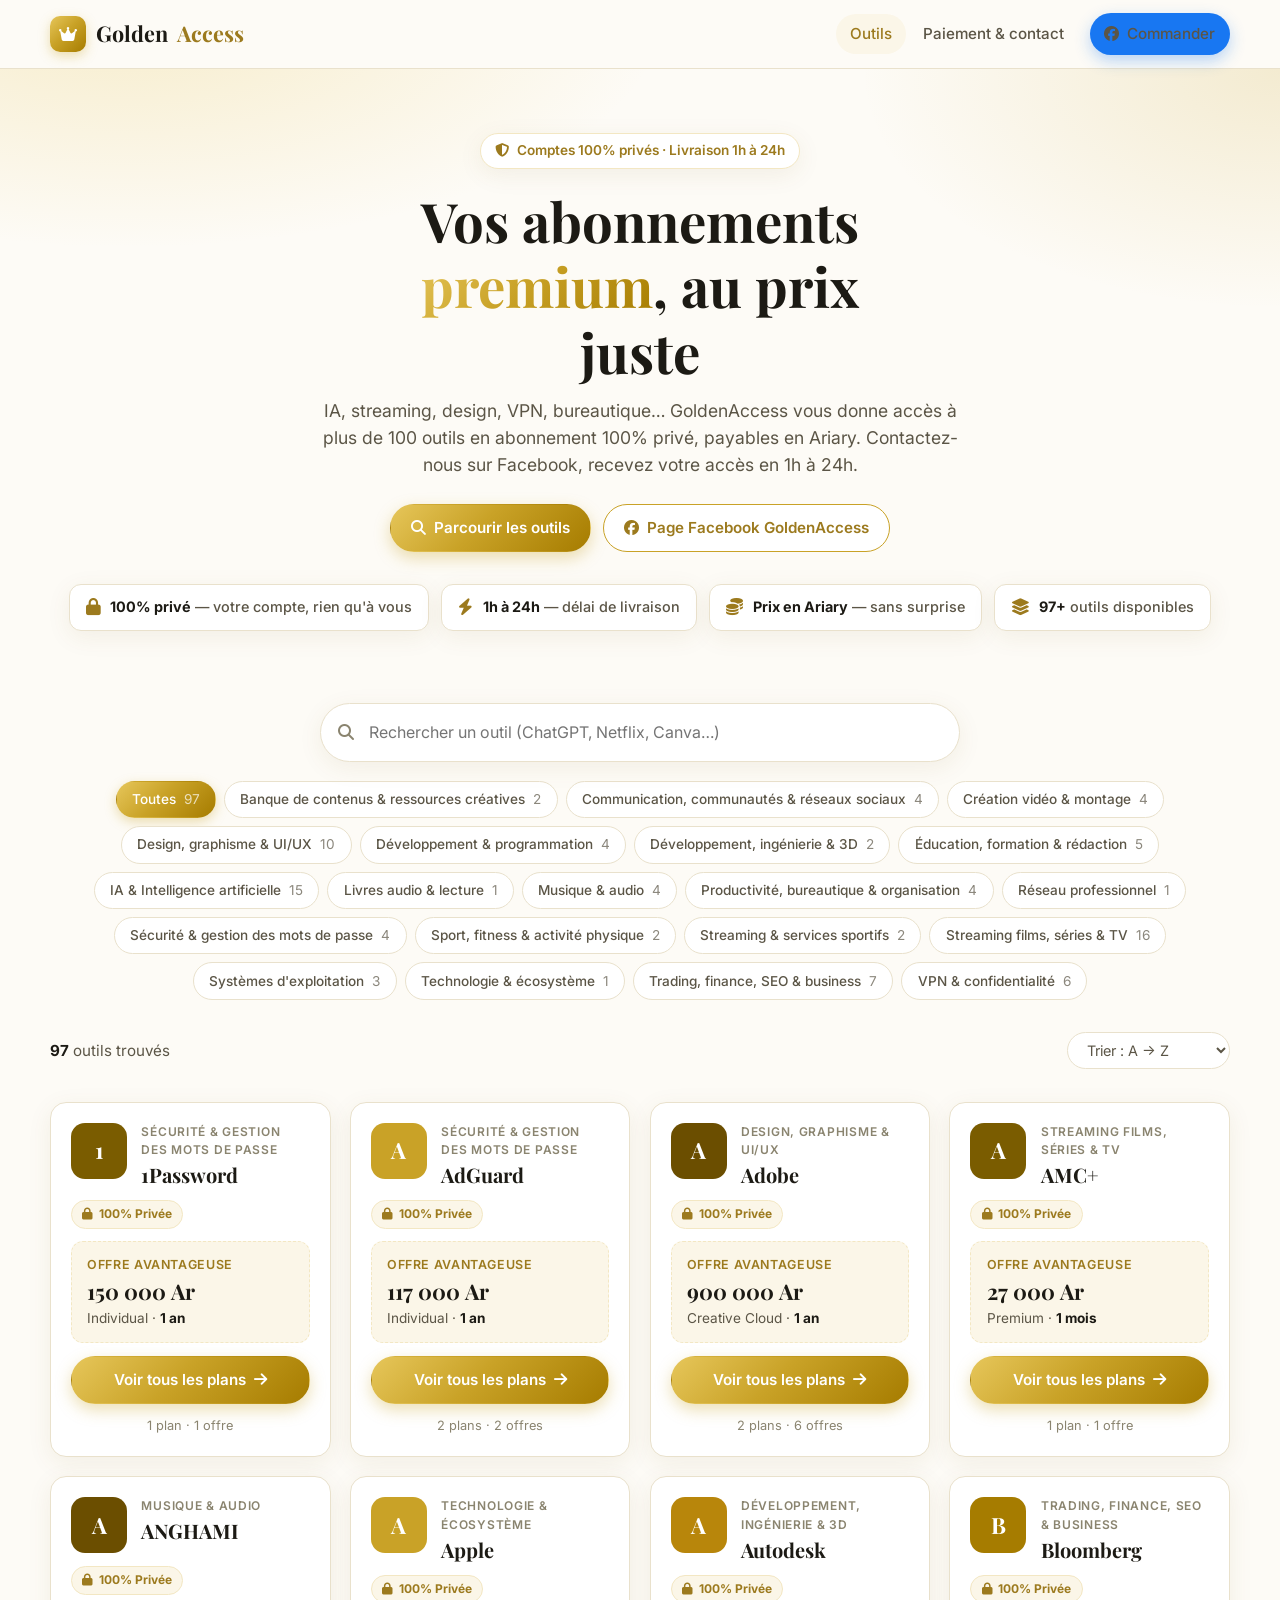
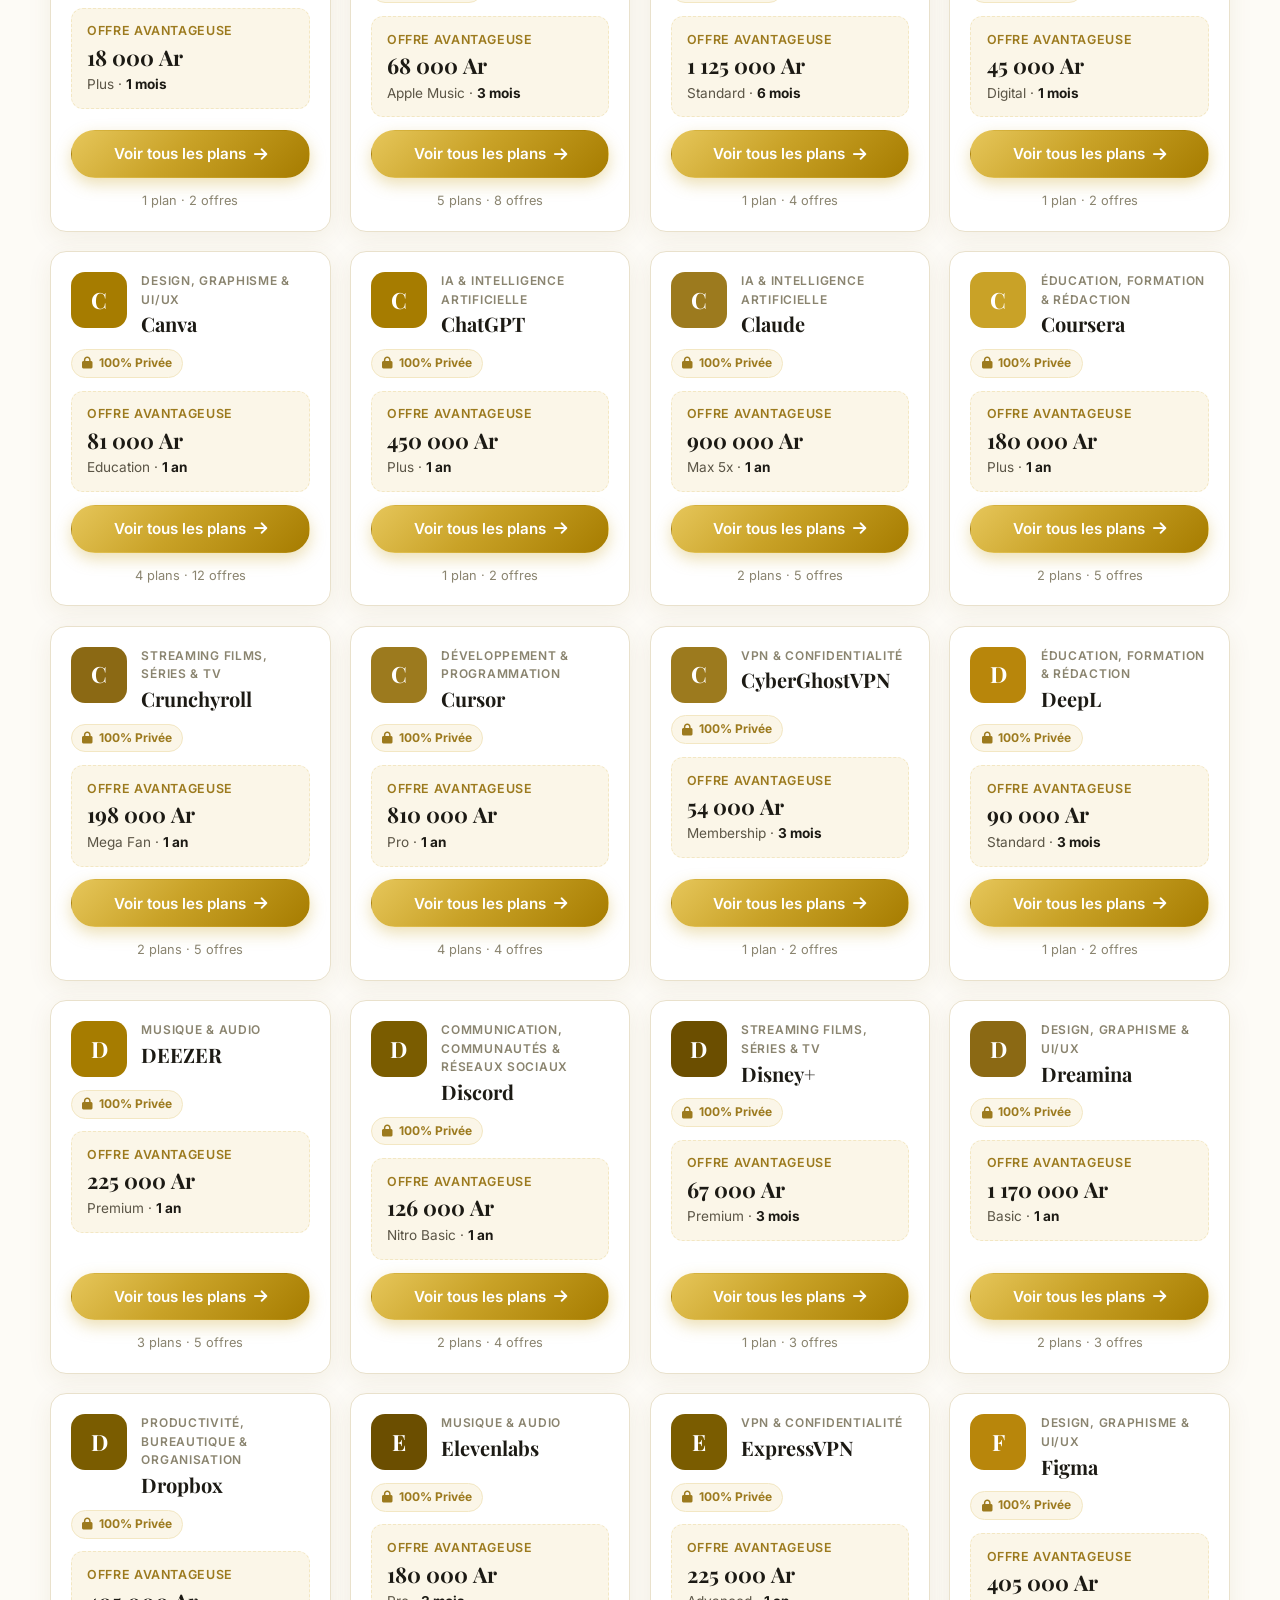
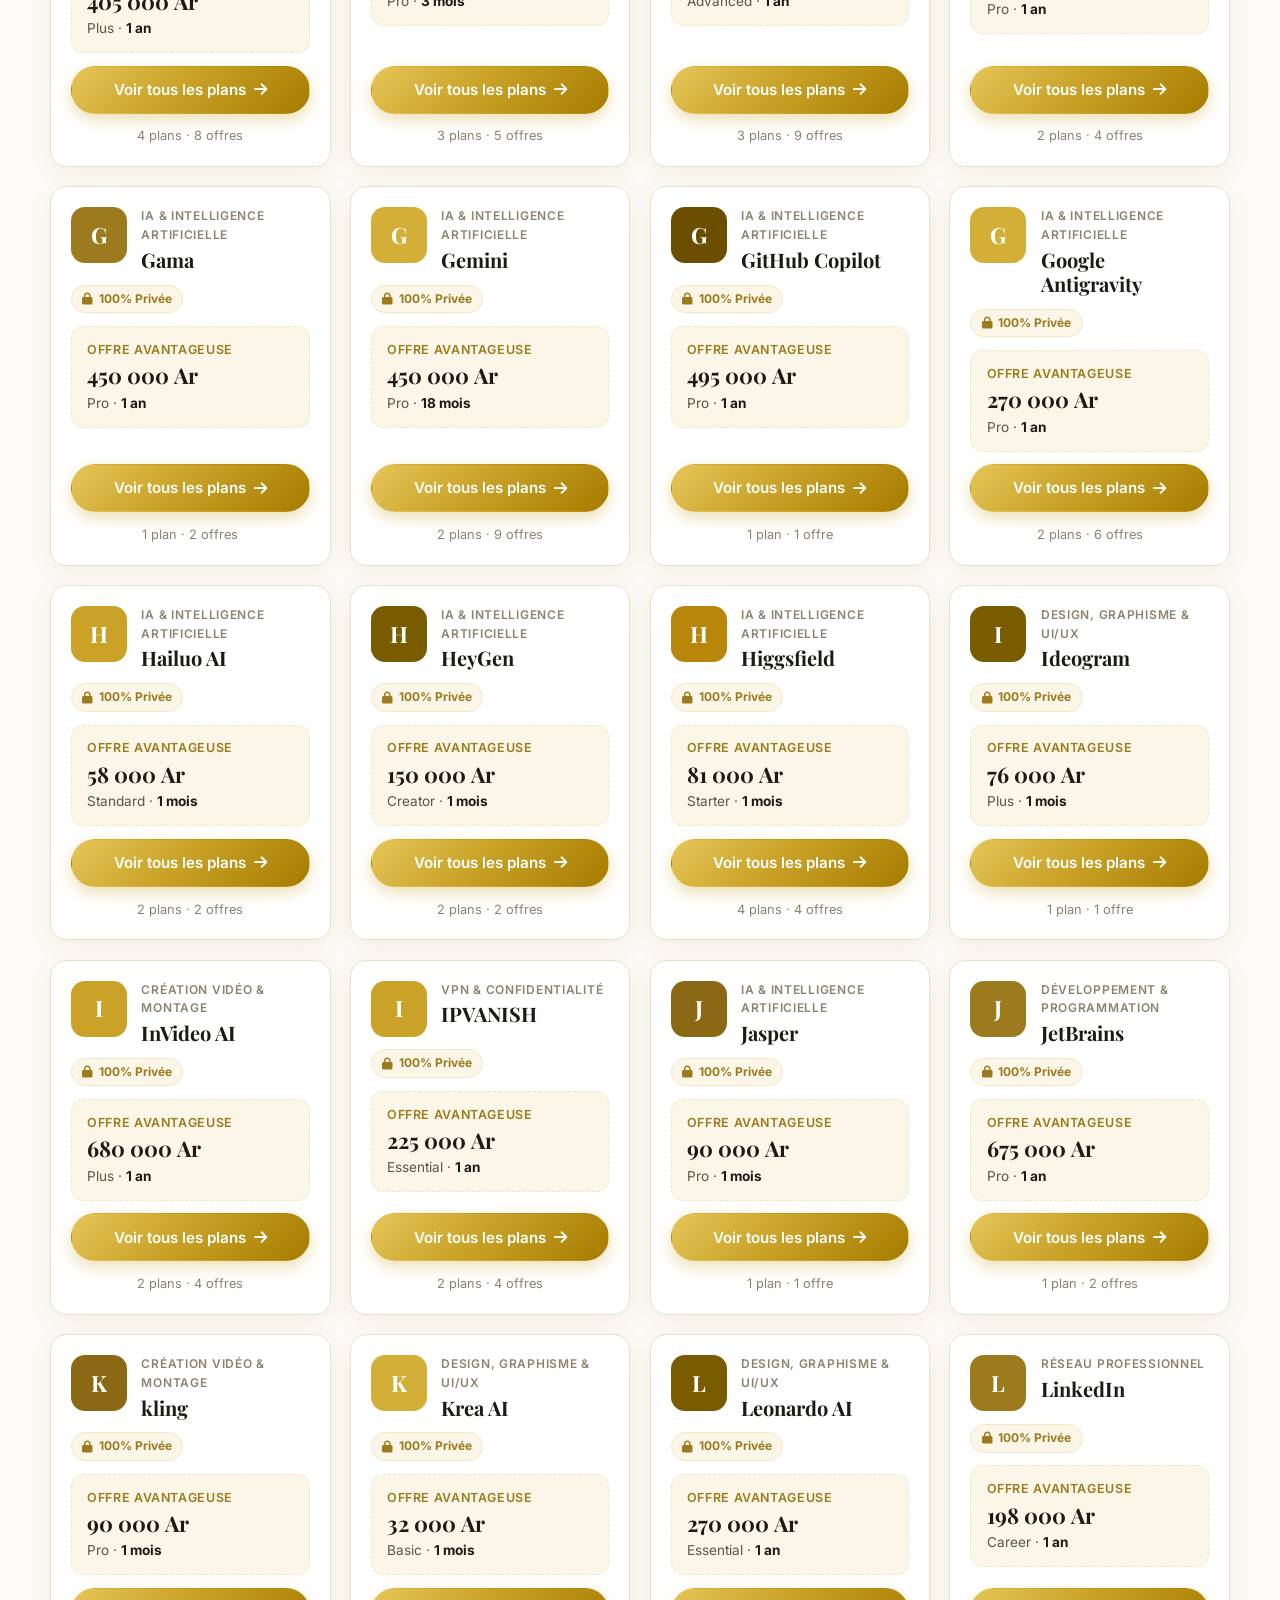
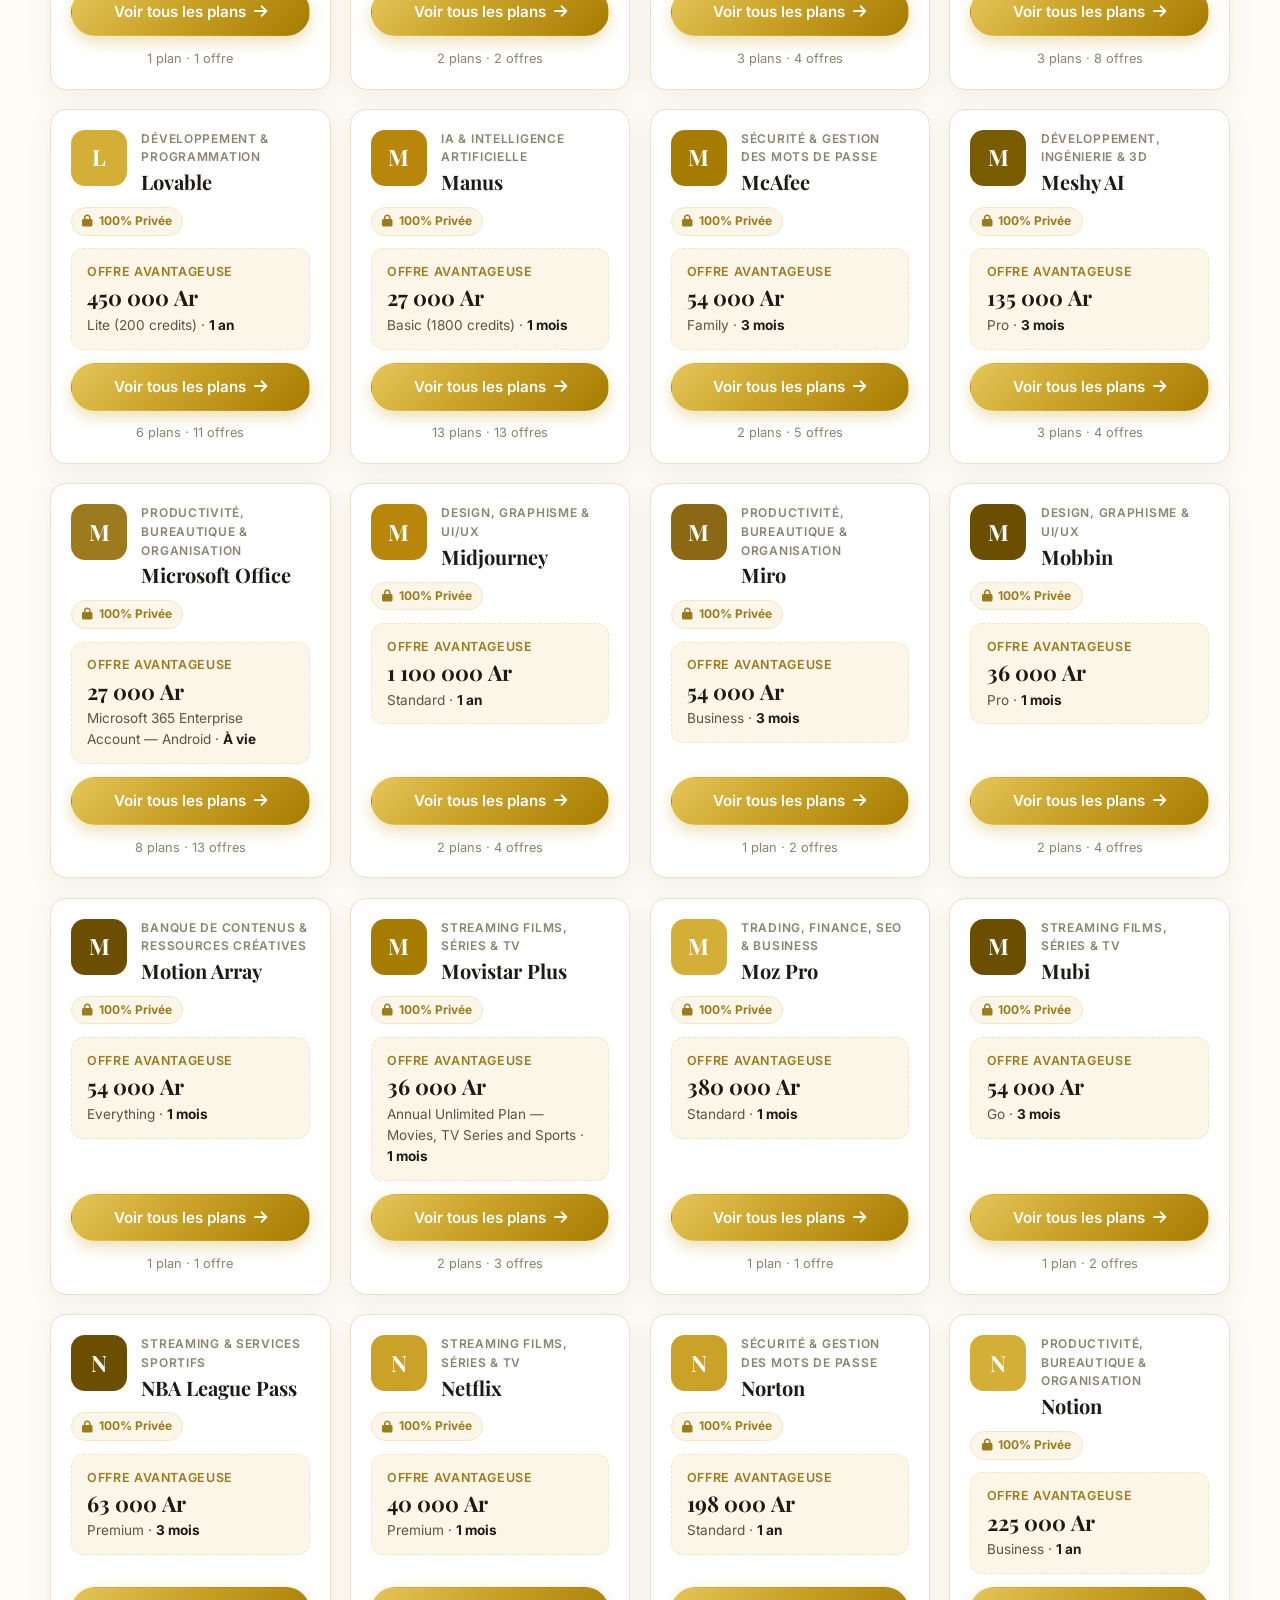
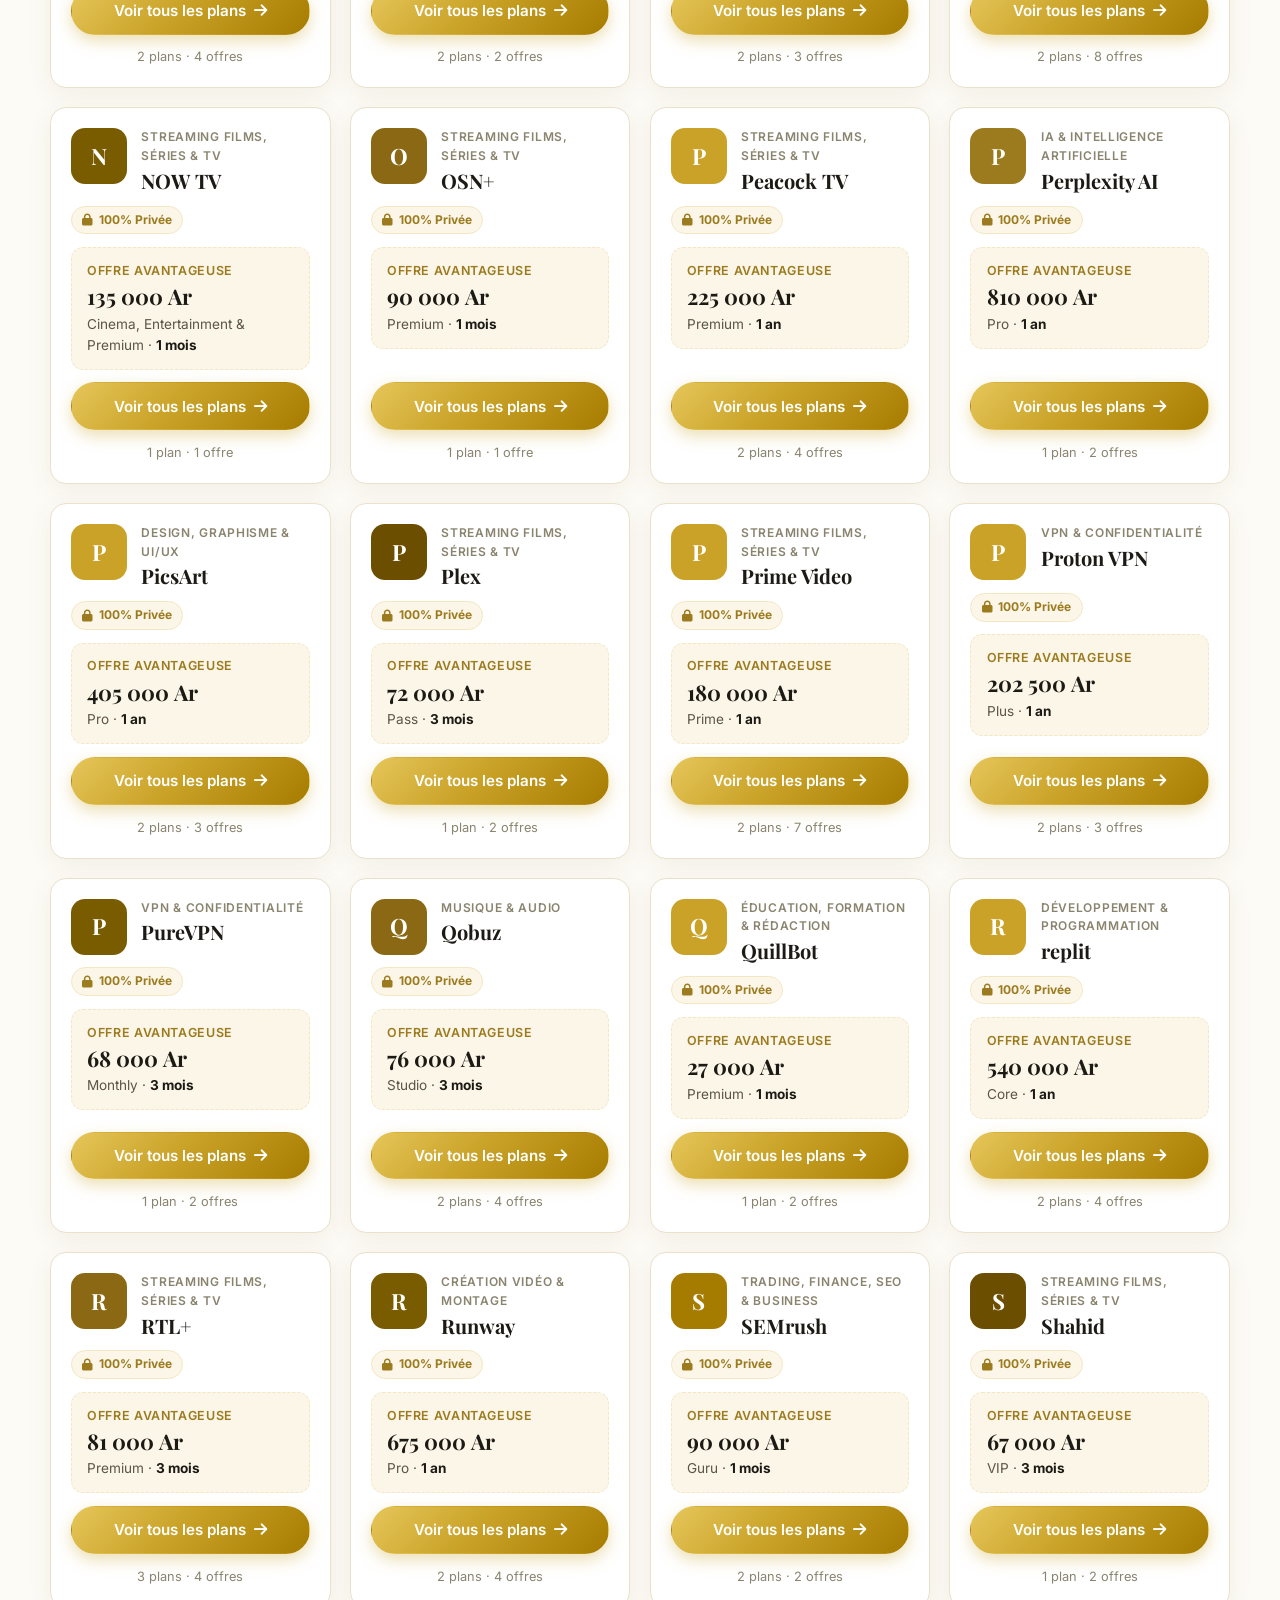
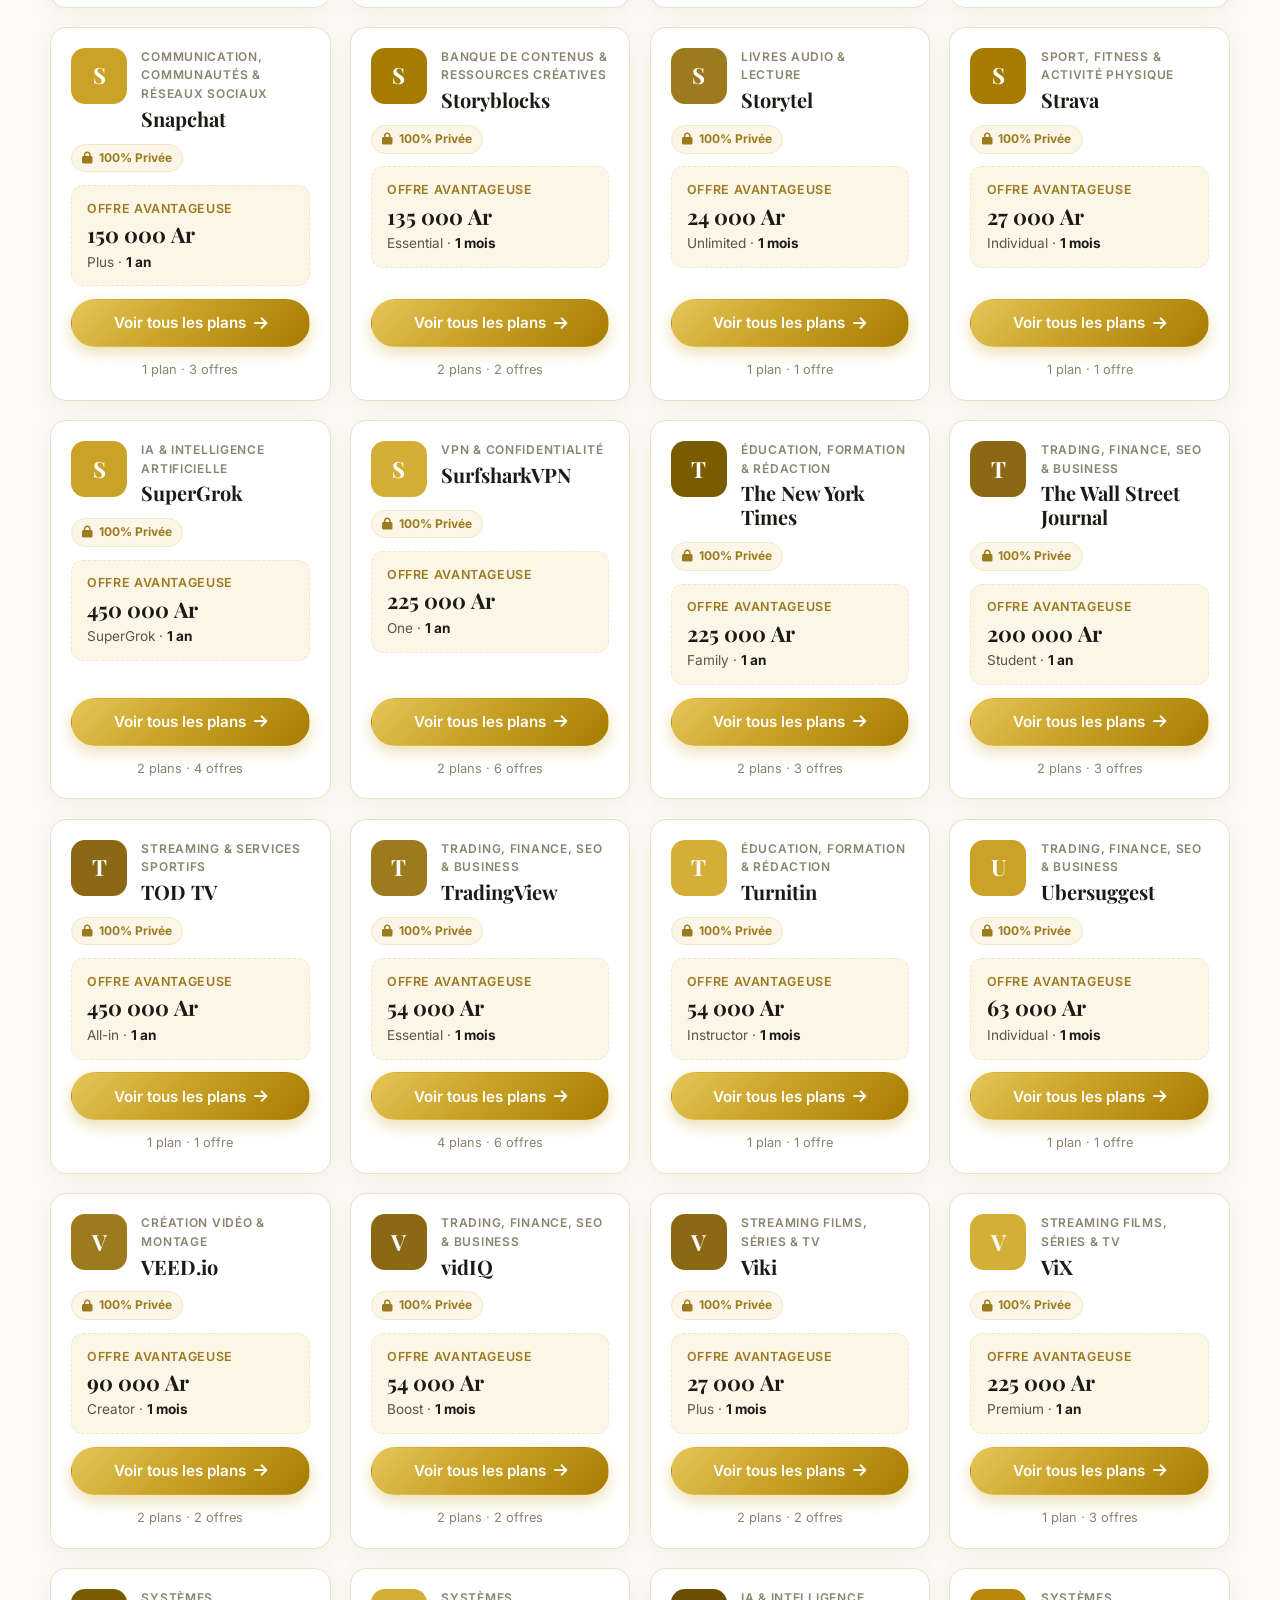
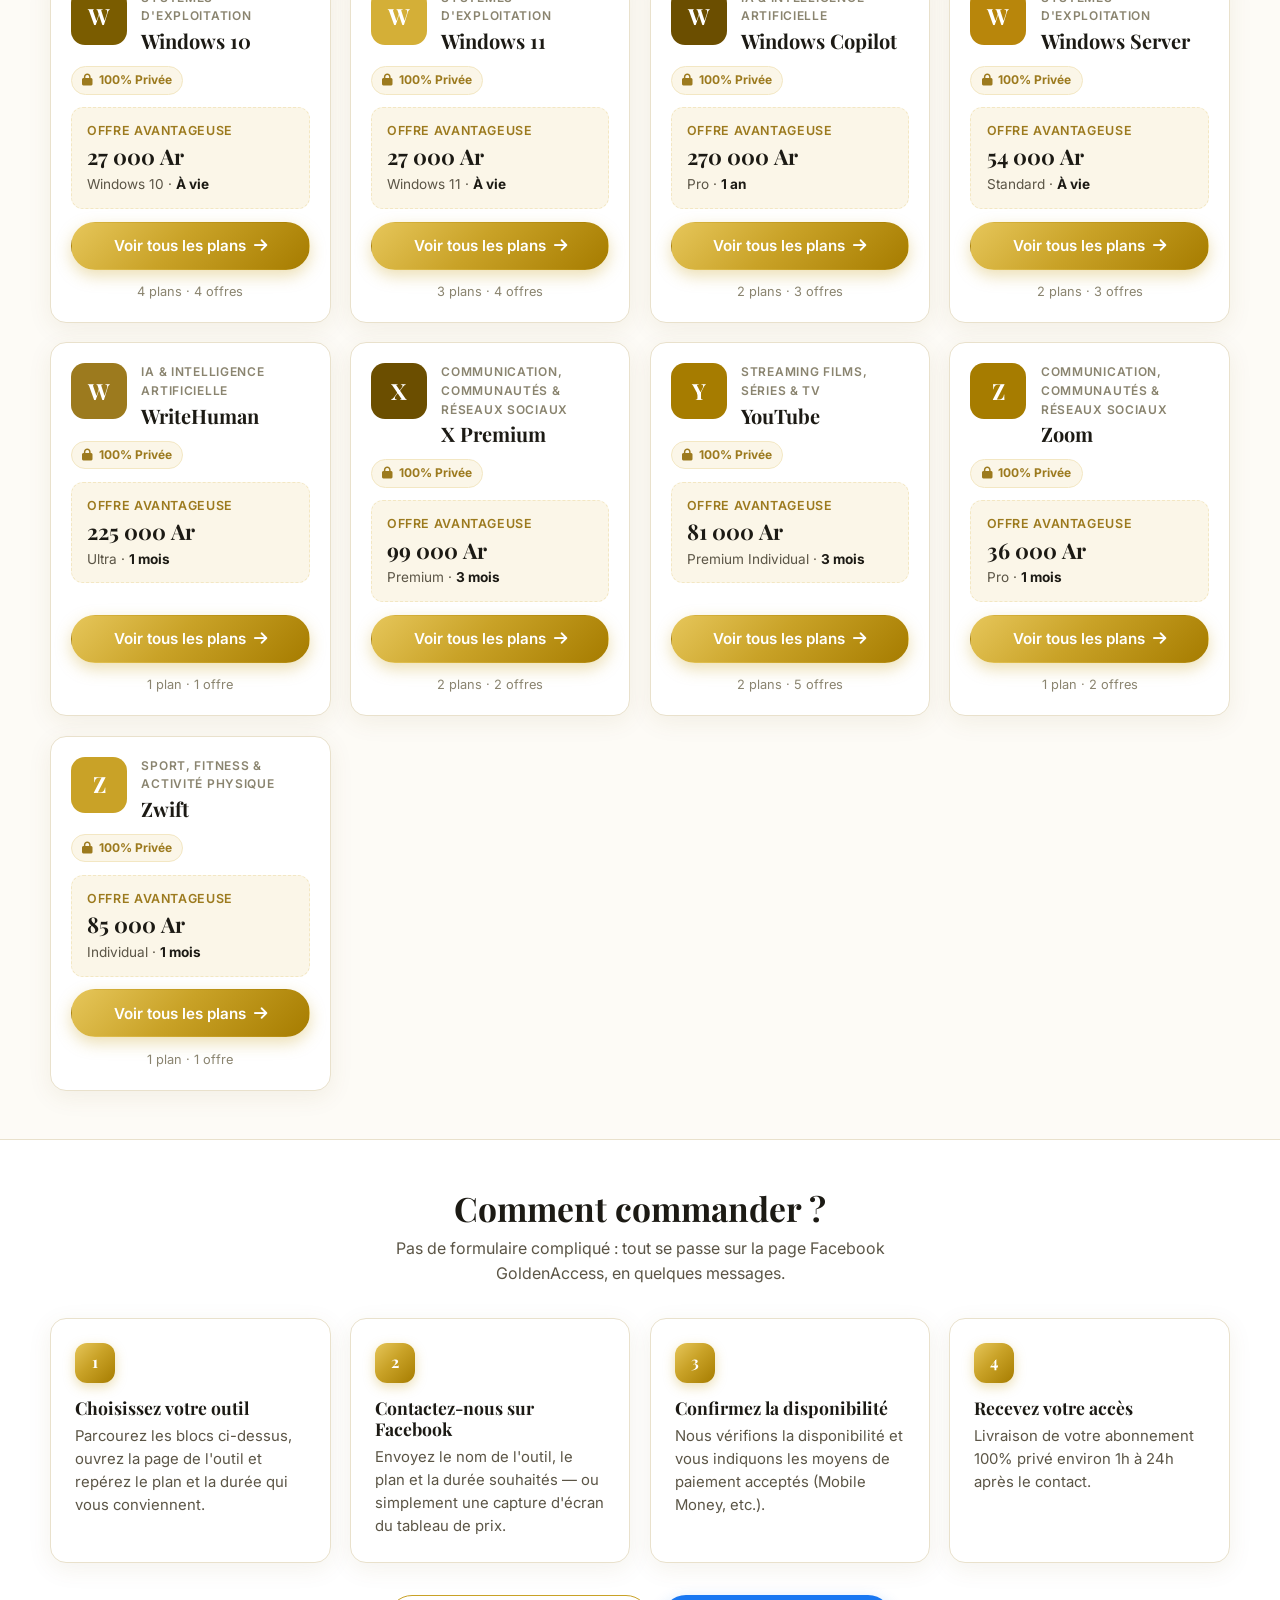
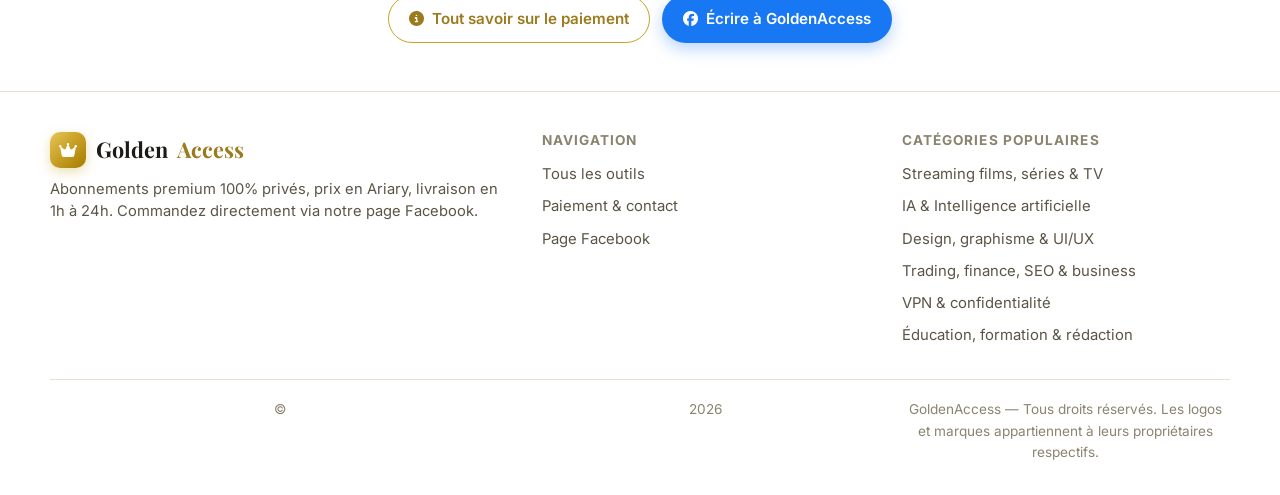
==== index.html @ 5e08ddff "Initial commit - All project files" ====
<!DOCTYPE html>
<html lang="fr">
<head>
  <meta charset="UTF-8">
  <meta name="viewport" content="width=device-width, initial-scale=1.0">
  <title>GoldenAccess — Abonnements premium 100% privés à prix Ariary</title>
  <meta name="description" content="GoldenAccess : ChatGPT, Netflix, Canva, Adobe, Spotify, VPN et plus de 100 outils en abonnement 100% privé. Prix en Ariary, livraison en 1h à 24h via Facebook.">
  <meta property="og:title" content="GoldenAccess — Abonnements premium 100% privés">
  <meta property="og:description" content="Plus de 100 outils (IA, streaming, design, VPN, bureautique) à prix Ariary. Livraison 1h à 24h.">
  <meta property="og:type" content="website">
  <link rel="icon" href="data:image/svg+xml,%3Csvg xmlns='http://www.w3.org/2000/svg' viewBox='0 0 64 64'%3E%3Crect width='64' height='64' rx='14' fill='%23C9A227'/%3E%3Ctext x='32' y='44' font-size='34' font-family='Georgia' font-weight='700' text-anchor='middle' fill='white'%3EG%3C/text%3E%3C/svg%3E">
  <link rel="preconnect" href="https://fonts.googleapis.com">
  <link href="https://fonts.googleapis.com/css2?family=Inter:wght@400;500;600;700&family=Playfair+Display:wght@600;700&display=swap" rel="stylesheet">
  <link rel="stylesheet" href="https://cdn.jsdelivr.net/npm/@fortawesome/fontawesome-free@6.5.2/css/all.min.css">
  <link rel="stylesheet" href="css/style.css">
</head>
<body>
  <header class="site-header">
    <div class="container">
      <a href="index.html" class="brand" aria-label="GoldenAccess — Accueil">
        <span class="brand-mark"><i class="fa-solid fa-crown"></i></span>
        Golden<em>Access</em>
      </a>
      <nav class="main-nav" aria-label="Navigation principale">
        <a href="index.html" class="active">Outils</a>
        <a href="paiement.html">Paiement &amp; contact</a>
        <a href="https://www.facebook.com/profile.php?id=61594399318538" target="_blank" rel="noopener" class="btn btn-fb"><i class="fa-brands fa-facebook"></i> Commander</a>
      </nav>
    </div>
  </header>

  <main>
    <section class="hero" id="hero-section">
      <div class="container">
        <span class="hero-badge"><i class="fa-solid fa-shield-halved"></i> Comptes 100% privés · Livraison 1h à 24h</span>
        <h1>Vos abonnements <span>premium</span>, au prix juste</h1>
        <p class="lead">IA, streaming, design, VPN, bureautique… GoldenAccess vous donne accès à plus de 100 outils en abonnement 100% privé, payables en Ariary. Contactez-nous sur Facebook, recevez votre accès en 1h à 24h.</p>
        <div class="hero-actions">
          <a href="#tools-section" class="btn btn-gold"><i class="fa-solid fa-magnifying-glass"></i> Parcourir les outils</a>
          <a href="https://www.facebook.com/profile.php?id=61594399318538" target="_blank" rel="noopener" class="btn btn-outline"><i class="fa-brands fa-facebook"></i> Page Facebook GoldenAccess</a>
        </div>
        <div class="hero-perks">
          <div class="perk"><i class="fa-solid fa-lock"></i> <span><strong>100% privé</strong> — votre compte, rien qu'à vous</span></div>
          <div class="perk"><i class="fa-solid fa-bolt"></i> <span><strong>1h à 24h</strong> — délai de livraison</span></div>
          <div class="perk"><i class="fa-solid fa-coins"></i> <span><strong>Prix en Ariary</strong> — sans surprise</span></div>
          <div class="perk"><i class="fa-solid fa-layer-group"></i> <span><strong id="hero-tool-count">100+</strong> outils disponibles</span></div>
        </div>
      </div>
    </section>

    <section class="toolbar container" id="tools-section" aria-label="Recherche et filtres">
      <div class="search-wrap">
        <i class="fa-solid fa-magnifying-glass" aria-hidden="true"></i>
        <label for="search-input" class="visually-hidden">Rechercher un outil</label>
        <input type="search" id="search-input" placeholder="Rechercher un outil (ChatGPT, Netflix, Canva…)" autocomplete="off">
        <button type="button" id="search-clear" aria-label="Effacer la recherche"><i class="fa-solid fa-xmark"></i></button>
      </div>
      <div class="category-filters" id="category-filters" role="group" aria-label="Filtrer par catégorie"></div>
      <div class="results-bar">
        <p class="results-count" id="results-count"></p>
        <div class="results-sort">
          <label for="sort-select" class="visually-hidden">Trier</label>
          <select id="sort-select">
            <option value="name">Trier : A → Z</option>
            <option value="price-asc">Prix le plus bas</option>
            <option value="price-desc">Prix le plus élevé</option>
            <option value="category">Par catégorie</option>
          </select>
        </div>
      </div>
    </section>

    <section class="container" aria-label="Liste des outils">
      <div class="tools-grid" id="tools-grid"></div>
    </section>

    <section class="section" id="payment-section" style="background:#fff;border-top:1px solid var(--line)">
      <div class="container">
        <h2 class="section-title">Comment commander ?</h2>
        <p class="section-sub">Pas de formulaire compliqué : tout se passe sur la page Facebook GoldenAccess, en quelques messages.</p>
        <div class="steps">
          <article class="step">
            <div class="step-num">1</div>
            <h3>Choisissez votre outil</h3>
            <p>Parcourez les blocs ci-dessus, ouvrez la page de l'outil et repérez le plan et la durée qui vous conviennent.</p>
          </article>
          <article class="step">
            <div class="step-num">2</div>
            <h3>Contactez-nous sur Facebook</h3>
            <p>Envoyez le nom de l'outil, le plan et la durée souhaités — ou simplement une capture d'écran du tableau de prix.</p>
          </article>
          <article class="step">
            <div class="step-num">3</div>
            <h3>Confirmez la disponibilité</h3>
            <p>Nous vérifions la disponibilité et vous indiquons les moyens de paiement acceptés (Mobile Money, etc.).</p>
          </article>
          <article class="step">
            <div class="step-num">4</div>
            <h3>Recevez votre accès</h3>
            <p>Livraison de votre abonnement 100% privé environ 1h à 24h après le contact.</p>
          </article>
        </div>
        <div class="payment-cta">
          <a href="paiement.html" class="btn btn-outline"><i class="fa-solid fa-circle-info"></i> Tout savoir sur le paiement</a>
          &nbsp;
          <a href="https://www.facebook.com/profile.php?id=61594399318538" target="_blank" rel="noopener" class="btn btn-fb"><i class="fa-brands fa-facebook"></i> Écrire à GoldenAccess</a>
        </div>
      </div>
    </section>
  </main>

  <footer class="site-footer">
    <div class="container">
      <div>
        <a href="index.html" class="brand"><span class="brand-mark"><i class="fa-solid fa-crown"></i></span> Golden<em>Access</em></a>
        <p>Abonnements premium 100% privés, prix en Ariary, livraison en 1h à 24h. Commandez directement via notre page Facebook.</p>
      </div>
      <div>
        <h4>Navigation</h4>
        <ul>
          <li><a href="index.html">Tous les outils</a></li>
          <li><a href="paiement.html">Paiement &amp; contact</a></li>
          <li><a href="https://www.facebook.com/profile.php?id=61594399318538" target="_blank" rel="noopener">Page Facebook</a></li>
        </ul>
      </div>
      <div>
        <h4>Catégories populaires</h4>
        <ul id="footer-categories"></ul>
      </div>
    </div>
    <div class="container footer-bottom">© <span id="year"></span> GoldenAccess — Tous droits réservés. Les logos et marques appartiennent à leurs propriétaires respectifs.</div>
  </footer>

  <script src="js/data.js"></script>
  <script src="js/common.js"></script>
  <script src="js/home.js"></script>
</body>
</html>
---- css/style.css ----
/* ============================================================
   GoldenAccess — Thème premium or & clair
   ============================================================ */
:root {
  --gold: #C9A227;
  --gold-dark: #9C7A1E;
  --gold-light: #F3E7C3;
  --gold-pale: #FBF6E8;
  --ink: #1C1A14;
  --ink-soft: #5B5546;
  --muted: #8A846F;
  --line: #E9E1CC;
  --bg: #FDFBF6;
  --card: #FFFFFF;
  --success: #2E7D32;
  --radius: 16px;
  --shadow: 0 6px 24px rgba(120, 95, 20, 0.08);
  --shadow-hover: 0 14px 34px rgba(120, 95, 20, 0.16);
  --gold-gradient: linear-gradient(135deg, #E6C65A 0%, #C9A227 45%, #A67C00 100%);
}

* { box-sizing: border-box; }
html { scroll-behavior: smooth; }
body {
  margin: 0;
  font-family: 'Inter', system-ui, -apple-system, 'Segoe UI', Roboto, sans-serif;
  color: var(--ink);
  background: var(--bg);
  line-height: 1.55;
  -webkit-font-smoothing: antialiased;
}
a { color: var(--gold-dark); text-decoration: none; }
a:hover { text-decoration: underline; }
img { max-width: 100%; display: block; }
h1, h2, h3, h4 { font-family: 'Playfair Display', Georgia, serif; margin: 0; line-height: 1.2; }
.container { width: min(1180px, 100% - 2rem); margin: 0 auto; }
.visually-hidden { position: absolute; width: 1px; height: 1px; overflow: hidden; clip: rect(0 0 0 0); white-space: nowrap; }

/* ---------- Header ---------- */
.site-header {
  position: sticky; top: 0; z-index: 50;
  background: rgba(253, 251, 246, 0.92);
  backdrop-filter: blur(10px);
  border-bottom: 1px solid var(--line);
}
.site-header .container { display: flex; align-items: center; justify-content: space-between; gap: 1rem; height: 68px; }
.brand { display: flex; align-items: center; gap: .6rem; font-family: 'Playfair Display', serif; font-weight: 700; font-size: 1.35rem; color: var(--ink); }
.brand:hover { text-decoration: none; }
.brand-mark {
  width: 36px; height: 36px; border-radius: 10px; background: var(--gold-gradient);
  display: grid; place-items: center; color: #fff; font-size: 1rem;
  box-shadow: 0 4px 12px rgba(201, 162, 39, .35);
}
.brand em { font-style: normal; color: var(--gold-dark); }
.main-nav { display: flex; align-items: center; gap: .25rem; }
.main-nav a { color: var(--ink-soft); font-weight: 500; padding: .5rem .85rem; border-radius: 999px; font-size: .95rem; }
.main-nav a:hover, .main-nav a.active { background: var(--gold-pale); color: var(--gold-dark); text-decoration: none; }
.main-nav .btn { margin-left: .5rem; }

/* ---------- Boutons ---------- */
.btn {
  display: inline-flex; align-items: center; justify-content: center; gap: .5rem;
  padding: .7rem 1.25rem; border-radius: 999px; font-weight: 600; font-size: .95rem;
  border: 1px solid transparent; cursor: pointer; transition: transform .15s ease, box-shadow .15s ease, background .15s;
  white-space: nowrap;
}
.btn:hover { text-decoration: none; transform: translateY(-1px); }
.btn-gold { background: var(--gold-gradient); color: #fff; box-shadow: 0 6px 16px rgba(201, 162, 39, .35); }
.btn-gold:hover { box-shadow: 0 10px 22px rgba(201, 162, 39, .45); color: #fff; }
.btn-outline { background: #fff; color: var(--gold-dark); border-color: var(--gold); }
.btn-outline:hover { background: var(--gold-pale); }
.btn-fb { background: #1877F2; color: #fff; box-shadow: 0 6px 16px rgba(24, 119, 242, .3); }
.btn-fb:hover { background: #166FE5; color: #fff; }
.btn-block { width: 100%; }

/* ---------- Hero ---------- */
.hero {
  position: relative; overflow: hidden;
  padding: 4rem 0 3rem;
  background:
    radial-gradient(900px 400px at 10% -10%, rgba(230, 198, 90, .28), transparent 60%),
    radial-gradient(700px 400px at 100% 0%, rgba(201, 162, 39, .18), transparent 60%),
    var(--bg);
  text-align: center;
}
.hero-badge {
  display: inline-flex; align-items: center; gap: .5rem;
  background: #fff; border: 1px solid var(--gold-light); color: var(--gold-dark);
  padding: .4rem .9rem; border-radius: 999px; font-size: .85rem; font-weight: 600;
  box-shadow: var(--shadow);
}
.hero h1 { font-size: clamp(2rem, 5vw, 3.4rem); margin: 1.2rem auto .8rem; max-width: 16ch; }
.hero h1 span { background: var(--gold-gradient); -webkit-background-clip: text; background-clip: text; color: transparent; }
.hero p.lead { color: var(--ink-soft); font-size: 1.1rem; max-width: 60ch; margin: 0 auto 1.6rem; }
.hero-actions { display: flex; gap: .8rem; justify-content: center; flex-wrap: wrap; }
.hero-perks { display: flex; gap: .75rem; justify-content: center; flex-wrap: wrap; margin-top: 2rem; }
.perk {
  display: flex; align-items: center; gap: .6rem; background: #fff; border: 1px solid var(--line);
  padding: .7rem 1rem; border-radius: 12px; font-size: .9rem; font-weight: 500; color: var(--ink-soft);
  box-shadow: var(--shadow);
}
.perk i { color: var(--gold-dark); font-size: 1.05rem; }
.perk strong { color: var(--ink); }

/* ---------- Barre de recherche & filtres ---------- */
.toolbar { padding: 1.5rem 0 .5rem; }
.search-wrap { position: relative; max-width: 640px; margin: 0 auto; }
.search-wrap i { position: absolute; left: 1.1rem; top: 50%; transform: translateY(-50%); color: var(--muted); }
#search-input {
  width: 100%; padding: 1rem 3rem 1rem 3rem; border-radius: 999px; border: 1px solid var(--line);
  background: #fff; font: inherit; font-size: 1rem; box-shadow: var(--shadow); outline: none;
  transition: border-color .15s, box-shadow .15s;
}
#search-input:focus { border-color: var(--gold); box-shadow: 0 0 0 4px rgba(201, 162, 39, .18); }
#search-clear {
  position: absolute; right: .6rem; top: 50%; transform: translateY(-50%);
  border: 0; background: var(--gold-pale); color: var(--gold-dark); width: 34px; height: 34px; border-radius: 50%; cursor: pointer;
  display: none;
}
#search-clear.show { display: grid; place-items: center; }

.category-filters { display: flex; flex-wrap: wrap; gap: .5rem; justify-content: center; margin-top: 1.2rem; }
.chip {
  border: 1px solid var(--line); background: #fff; color: var(--ink-soft); padding: .45rem .95rem;
  border-radius: 999px; font: inherit; font-size: .85rem; font-weight: 500; cursor: pointer; transition: all .15s;
}
.chip:hover { border-color: var(--gold); color: var(--gold-dark); }
.chip.active { background: var(--gold-gradient); color: #fff; border-color: transparent; box-shadow: 0 4px 12px rgba(201, 162, 39, .35); }
.chip .count { opacity: .7; font-weight: 400; margin-left: .25rem; }

.results-bar { display: flex; align-items: center; justify-content: space-between; gap: 1rem; margin: 1.5rem 0 1rem; flex-wrap: wrap; }
.results-count { color: var(--ink-soft); font-size: .95rem; }
.results-count strong { color: var(--ink); }
.results-sort select {
  font: inherit; font-size: .9rem; padding: .5rem .9rem; border-radius: 999px; border: 1px solid var(--line); background: #fff; color: var(--ink-soft);
}

/* ---------- Grille des outils ---------- */
.tools-grid {
  display: grid; grid-template-columns: repeat(auto-fill, minmax(270px, 1fr)); gap: 1.2rem; padding-bottom: 3rem;
}
.tool-card {
  background: var(--card); border: 1px solid var(--line); border-radius: var(--radius);
  padding: 1.25rem; display: flex; flex-direction: column; gap: .8rem;
  box-shadow: var(--shadow); transition: transform .18s ease, box-shadow .18s ease, border-color .18s;
  position: relative; overflow: hidden;
}
.tool-card::before {
  content: ''; position: absolute; inset: 0 0 auto 0; height: 4px; background: var(--gold-gradient); opacity: 0; transition: opacity .18s;
}
.tool-card:hover { transform: translateY(-4px); box-shadow: var(--shadow-hover); border-color: var(--gold-light); }
.tool-card:hover::before { opacity: 1; }
.tool-card-head { display: flex; align-items: flex-start; gap: .9rem; }
.tool-logo {
  width: 56px; height: 56px; flex: 0 0 56px; border-radius: 14px; background: #fff; border: 1px solid var(--line);
  display: grid; place-items: center; overflow: hidden; font-family: 'Playfair Display', serif; font-weight: 700; font-size: 1.4rem; color: #fff;
}
.tool-logo img { width: 36px; height: 36px; object-fit: contain; }
.tool-logo.fallback { border-color: transparent; }
.tool-meta { min-width: 0; flex: 1; }
.tool-category { font-size: .75rem; text-transform: uppercase; letter-spacing: .06em; color: var(--muted); font-weight: 600; margin-bottom: .2rem; }
.tool-name { font-size: 1.25rem; color: var(--ink); overflow-wrap: anywhere; }
.badge-private {
  display: inline-flex; align-items: center; gap: .35rem; background: var(--gold-pale); color: var(--gold-dark);
  border: 1px solid var(--gold-light); padding: .25rem .65rem; border-radius: 999px; font-size: .75rem; font-weight: 700; width: fit-content;
}
.tool-offer { background: var(--gold-pale); border-radius: 12px; padding: .8rem .95rem; border: 1px dashed var(--gold-light); }
.tool-offer-label { font-size: .78rem; color: var(--gold-dark); font-weight: 600; text-transform: uppercase; letter-spacing: .05em; }
.tool-offer-price { font-size: 1.35rem; font-weight: 700; color: var(--ink); font-family: 'Playfair Display', serif; }
.tool-offer-duration { font-size: .85rem; color: var(--ink-soft); }
.tool-offer-duration strong { color: var(--ink); }
.tool-card .btn { margin-top: auto; }
.tool-plans-count { font-size: .8rem; color: var(--muted); text-align: center; }

.empty-state { text-align: center; padding: 3rem 1rem; color: var(--ink-soft); grid-column: 1 / -1; }
.empty-state i { font-size: 2.5rem; color: var(--gold); margin-bottom: .8rem; }

/* ---------- Section paiement (rappel) ---------- */
.section { padding: 3rem 0; }
.section-title { font-size: clamp(1.5rem, 3vw, 2.1rem); text-align: center; margin-bottom: .5rem; }
.section-sub { text-align: center; color: var(--ink-soft); max-width: 60ch; margin: 0 auto 2rem; }
.steps { display: grid; grid-template-columns: repeat(auto-fit, minmax(230px, 1fr)); gap: 1.2rem; }
.step {
  background: #fff; border: 1px solid var(--line); border-radius: var(--radius); padding: 1.5rem; box-shadow: var(--shadow); position: relative;
}
.step-num {
  width: 40px; height: 40px; border-radius: 12px; background: var(--gold-gradient); color: #fff; display: grid; place-items: center;
  font-weight: 700; font-family: 'Playfair Display', serif; margin-bottom: .9rem; box-shadow: 0 4px 12px rgba(201, 162, 39, .35);
}
.step h3 { font-size: 1.1rem; margin-bottom: .4rem; }
.step p { color: var(--ink-soft); font-size: .93rem; margin: 0; }
.payment-cta { text-align: center; margin-top: 2rem; }

/* ---------- Page outil ---------- */
.tool-hero { padding: 2.5rem 0 1.5rem; }
.breadcrumb { font-size: .9rem; color: var(--muted); margin-bottom: 1.2rem; display: flex; gap: .4rem; align-items: center; flex-wrap: wrap; }
.tool-hero-card {
  display: flex; align-items: center; gap: 1.5rem; background: #fff; border: 1px solid var(--line); border-radius: 20px; padding: 1.6rem 2rem;
  box-shadow: var(--shadow); flex-wrap: wrap;
}
.tool-hero-card .tool-logo { width: 88px; height: 88px; flex-basis: 88px; border-radius: 20px; font-size: 2.2rem; }
.tool-hero-card .tool-logo img { width: 56px; height: 56px; }
.tool-hero-card h1 { font-size: clamp(1.7rem, 4vw, 2.5rem); }
.tool-hero-info { flex: 1; min-width: 200px; }
.tool-hero-tags { display: flex; gap: .5rem; flex-wrap: wrap; margin-top: .6rem; }
.tag { background: var(--gold-pale); color: var(--ink-soft); border: 1px solid var(--line); padding: .25rem .7rem; border-radius: 999px; font-size: .8rem; font-weight: 500; }
.tool-hero-actions { display: flex; flex-direction: column; gap: .6rem; }

.plans-section { padding: 1rem 0 2rem; }
.plans-section h2 { font-size: 1.6rem; margin-bottom: .4rem; }
.plans-intro { color: var(--ink-soft); margin: 0 0 1.5rem; }
.plan-block { margin-bottom: 1.6rem; background: #fff; border: 1px solid var(--line); border-radius: var(--radius); box-shadow: var(--shadow); overflow: hidden; }
.plan-block-head { display: flex; align-items: center; justify-content: space-between; gap: 1rem; padding: .9rem 1.25rem; background: var(--gold-pale); border-bottom: 1px solid var(--line); }
.plan-block-head h3 { font-size: 1.1rem; }
.plan-block-head .tag { background: #fff; }

.plan-table { width: 100%; border-collapse: collapse; }
.plan-table th, .plan-table td { padding: .95rem 1.25rem; text-align: left; border-bottom: 1px solid var(--line); }
.plan-table thead th { font-size: .8rem; text-transform: uppercase; letter-spacing: .06em; color: var(--muted); font-weight: 600; background: #fff; }
.plan-table thead th:not(:first-child), .plan-table td:not(:first-child) { text-align: center; }
.plan-table tbody tr:last-child td { border-bottom: 0; }
.plan-table .sub-name { font-weight: 600; color: var(--ink); }
.plan-table .sub-name small { display: block; color: var(--muted); font-weight: 400; font-size: .8rem; }
.plan-table .price { font-weight: 700; color: var(--gold-dark); font-size: 1.05rem; white-space: nowrap; }
.plan-table .price.best { position: relative; }
.plan-table .price .best-tag {
  display: block; font-size: .68rem; font-weight: 700; color: var(--success); text-transform: uppercase; letter-spacing: .04em; margin-top: .15rem;
}

/* Liste mobile (générée en parallèle du tableau) */
.plan-list { display: none; list-style: none; margin: 0; padding: 0; }
.plan-list li { display: flex; justify-content: space-between; align-items: center; padding: .85rem 1.25rem; border-bottom: 1px solid var(--line); gap: 1rem; }
.plan-list li:last-child { border-bottom: 0; }
.plan-list .dur { color: var(--ink-soft); font-weight: 500; }
.plan-list .price { font-weight: 700; color: var(--gold-dark); }
.plan-list .price .best-tag { display: inline-block; margin-left: .4rem; font-size: .68rem; color: var(--success); font-weight: 700; text-transform: uppercase; }
.plan-list-sub { padding: .8rem 1.25rem; font-size: .85rem; color: var(--muted); background: #fff; border-bottom: 1px solid var(--line); }
.plan-list-sub strong { color: var(--ink); }

.order-box {
  background: linear-gradient(135deg, #fff 0%, var(--gold-pale) 100%); border: 1px solid var(--gold-light); border-radius: 20px;
  padding: 2rem; display: flex; align-items: center; justify-content: space-between; gap: 1.5rem; flex-wrap: wrap; box-shadow: var(--shadow); margin: 1rem 0 3rem;
}
.order-box h2 { font-size: 1.4rem; margin-bottom: .4rem; }
.order-box p { color: var(--ink-soft); margin: 0; max-width: 60ch; }
.order-box ul { margin: .6rem 0 0; padding-left: 1.2rem; color: var(--ink-soft); font-size: .93rem; }
.back-link { display: inline-flex; align-items: center; gap: .4rem; margin: 0 0 3rem; font-weight: 500; }

/* ---------- Page paiement ---------- */
.page-head { padding: 3rem 0 1.5rem; text-align: center; }
.page-head h1 { font-size: clamp(2rem, 4.5vw, 2.8rem); margin-bottom: .6rem; }
.page-head p { color: var(--ink-soft); max-width: 62ch; margin: 0 auto; font-size: 1.05rem; }
.info-grid { display: grid; grid-template-columns: repeat(auto-fit, minmax(280px, 1fr)); gap: 1.2rem; margin: 2rem 0; }
.info-card { background: #fff; border: 1px solid var(--line); border-radius: var(--radius); padding: 1.6rem; box-shadow: var(--shadow); }
.info-card .icon { width: 48px; height: 48px; border-radius: 14px; background: var(--gold-pale); color: var(--gold-dark); display: grid; place-items: center; font-size: 1.3rem; margin-bottom: 1rem; border: 1px solid var(--gold-light); }
.info-card h2 { font-size: 1.2rem; margin-bottom: .5rem; }
.info-card p, .info-card li { color: var(--ink-soft); font-size: .95rem; }
.info-card ul { padding-left: 1.2rem; margin: .5rem 0 0; }
.info-card ul li { margin-bottom: .3rem; }
.message-example { background: var(--gold-pale); border-left: 3px solid var(--gold); border-radius: 0 12px 12px 0; padding: 1rem 1.2rem; font-size: .92rem; color: var(--ink-soft); margin-top: 1rem; font-style: italic; }
.message-example strong { color: var(--ink); font-style: normal; }
.fb-cta { text-align: center; background: #fff; border: 1px solid var(--line); border-radius: 20px; padding: 2.5rem 1.5rem; box-shadow: var(--shadow); margin-bottom: 3rem; }
.fb-cta h2 { font-size: 1.6rem; margin-bottom: .6rem; }
.fb-cta p { color: var(--ink-soft); margin: 0 auto 1.4rem; max-width: 50ch; }
.fb-link { font-size: .85rem; color: var(--muted); margin-top: .8rem; word-break: break-all; }

/* ---------- Footer ---------- */
.site-footer { border-top: 1px solid var(--line); background: #fff; padding: 2.5rem 0 2rem; margin-top: auto; }
.site-footer .container { display: grid; grid-template-columns: 1.4fr 1fr 1fr; gap: 2rem; }
.site-footer p { color: var(--ink-soft); font-size: .92rem; margin: .6rem 0 0; }
.site-footer h4 { font-family: 'Inter', sans-serif; font-size: .85rem; text-transform: uppercase; letter-spacing: .08em; color: var(--muted); margin-bottom: .8rem; }
.site-footer ul { list-style: none; margin: 0; padding: 0; display: grid; gap: .45rem; }
.site-footer ul a { color: var(--ink-soft); font-size: .93rem; }
.site-footer ul a:hover { color: var(--gold-dark); }
.footer-bottom { border-top: 1px solid var(--line); margin-top: 2rem; padding-top: 1.2rem; text-align: center; color: var(--muted); font-size: .85rem; }
body { display: flex; flex-direction: column; min-height: 100vh; }
main { flex: 1; }

/* ---------- Responsive ---------- */
@media (max-width: 860px) {
  .site-footer .container { grid-template-columns: 1fr 1fr; }
}
@media (max-width: 640px) {
  .site-header .container { height: auto; padding: .7rem 0; flex-wrap: wrap; }
  .main-nav { width: 100%; justify-content: space-between; }
  .main-nav a { padding: .45rem .7rem; font-size: .9rem; }
  .main-nav .btn { padding: .5rem .9rem; margin-left: 0; }
  .hero { padding: 2.5rem 0 2rem; }
  .plan-table { display: none; }
  .plan-list { display: block; }
  .tool-hero-card { padding: 1.3rem; }
  .tool-hero-actions { width: 100%; }
  .order-box { padding: 1.5rem; }
  .site-footer .container { grid-template-columns: 1fr; }
  .results-bar { justify-content: center; text-align: center; }
}
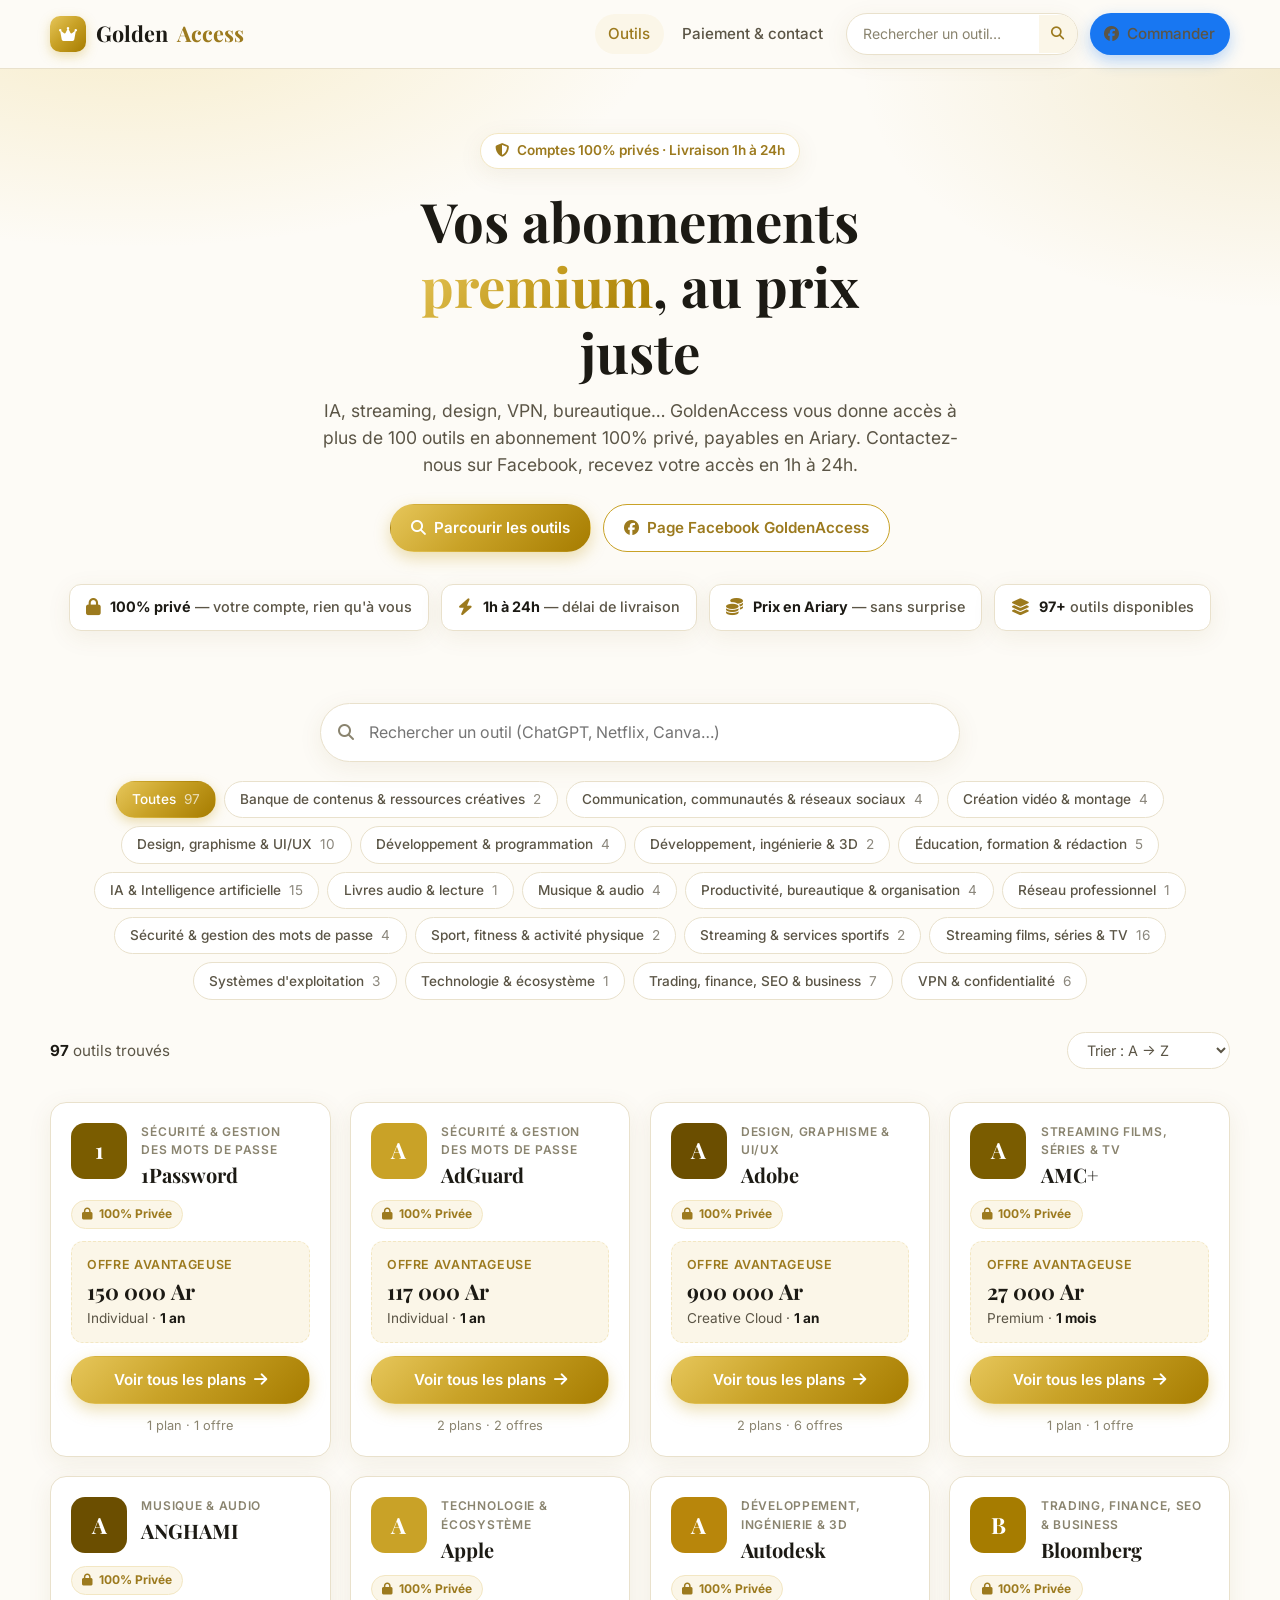
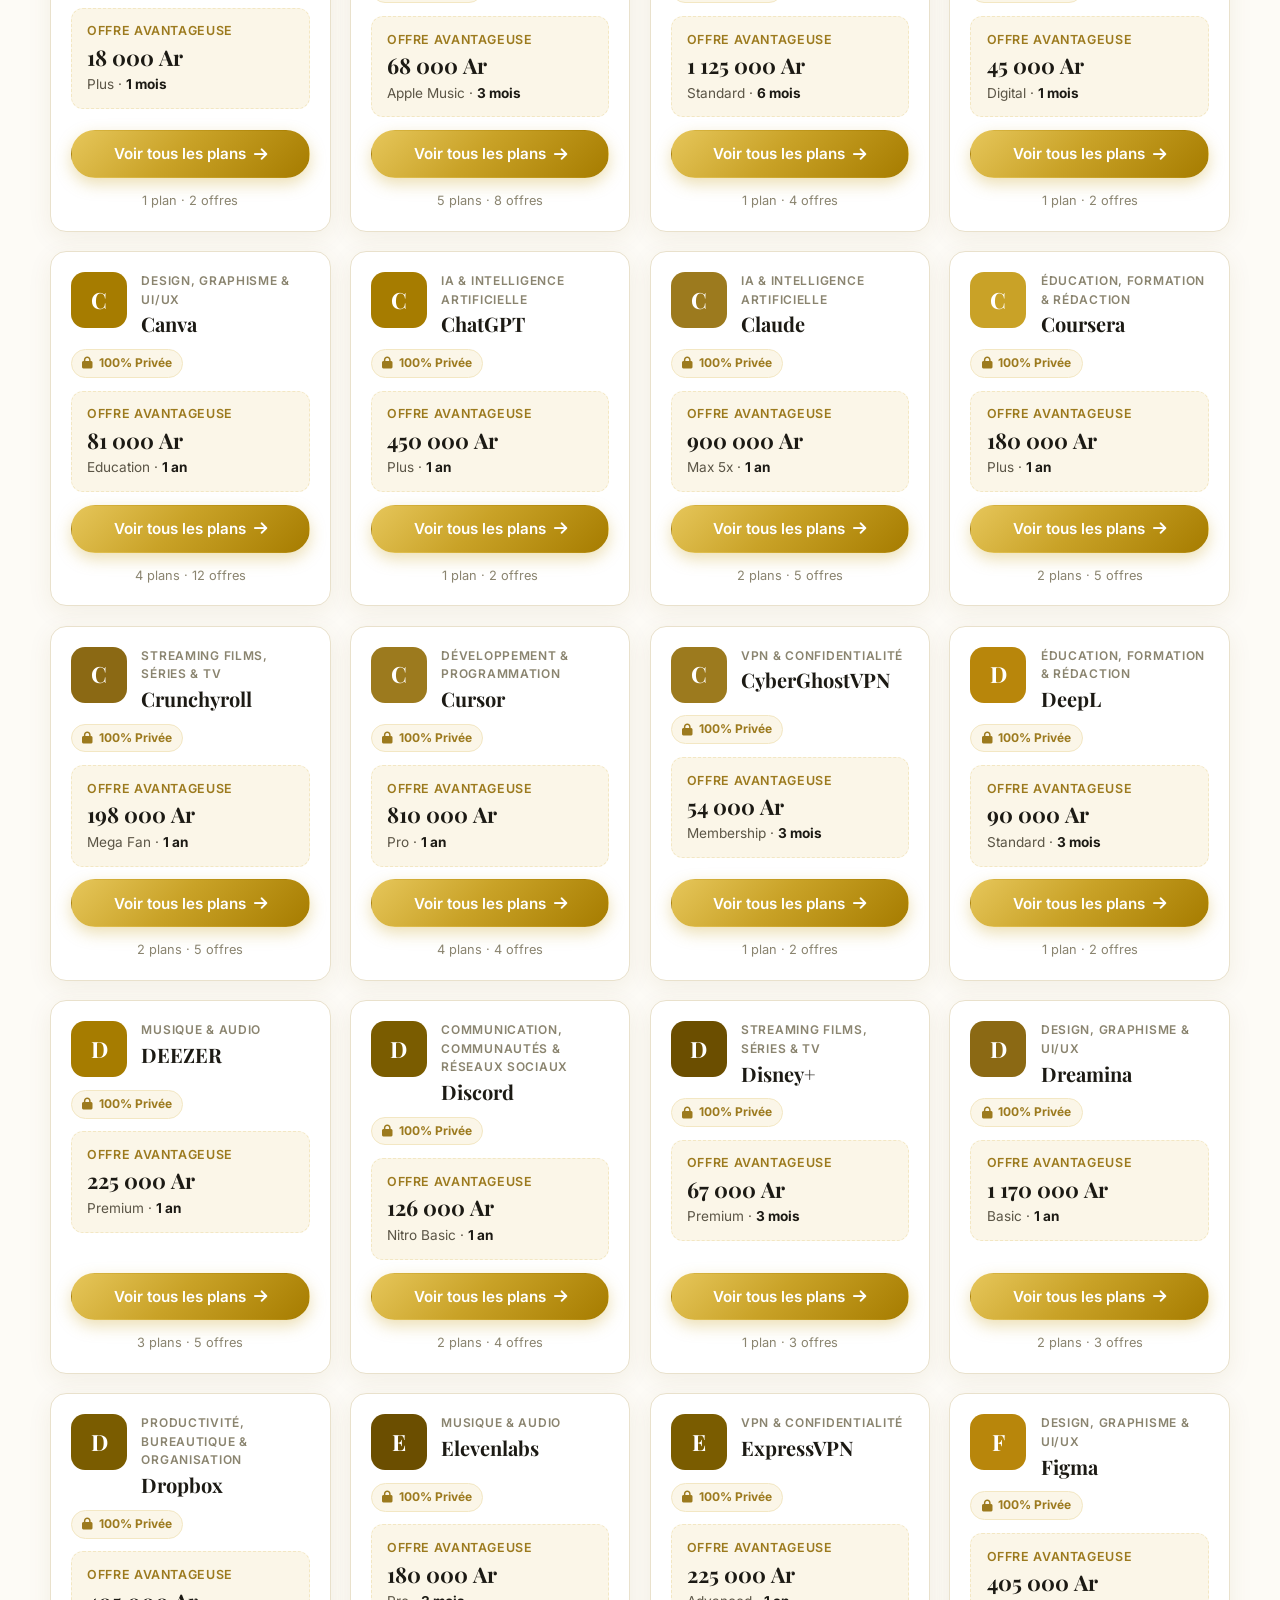
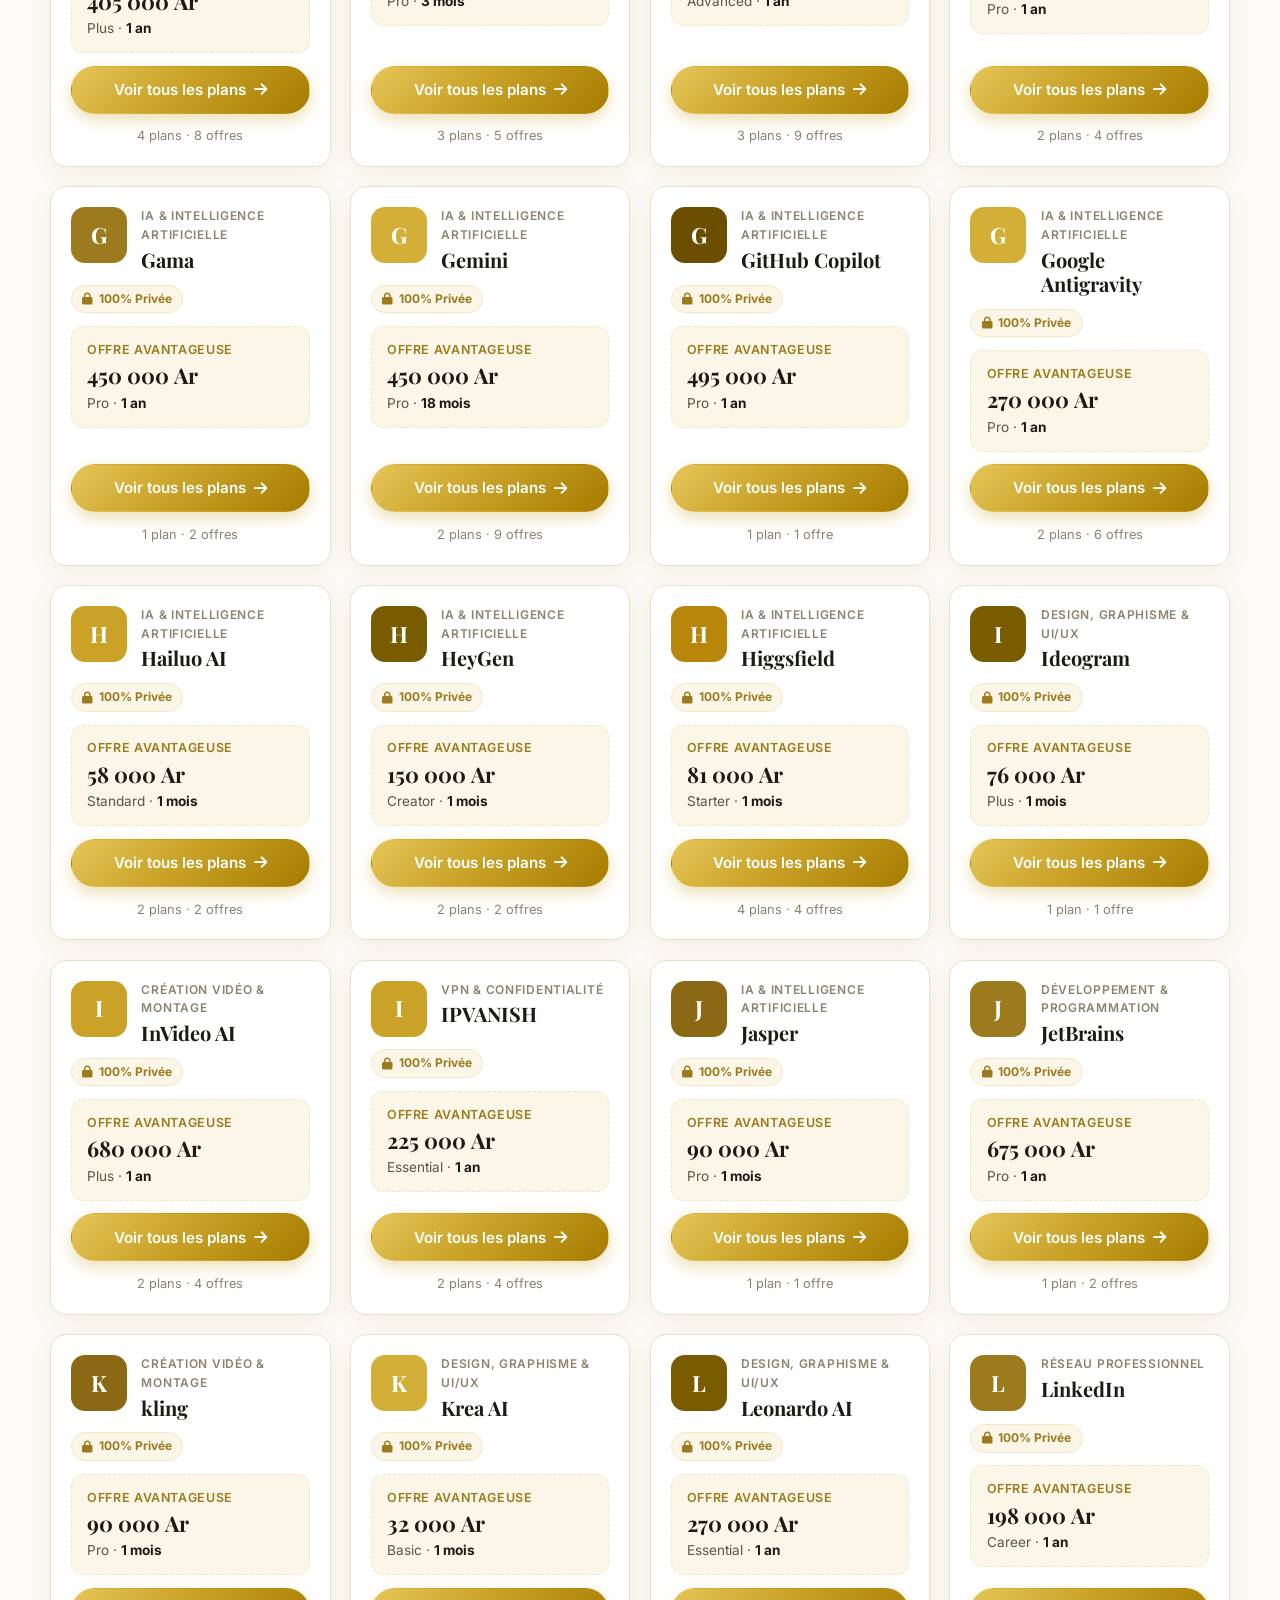
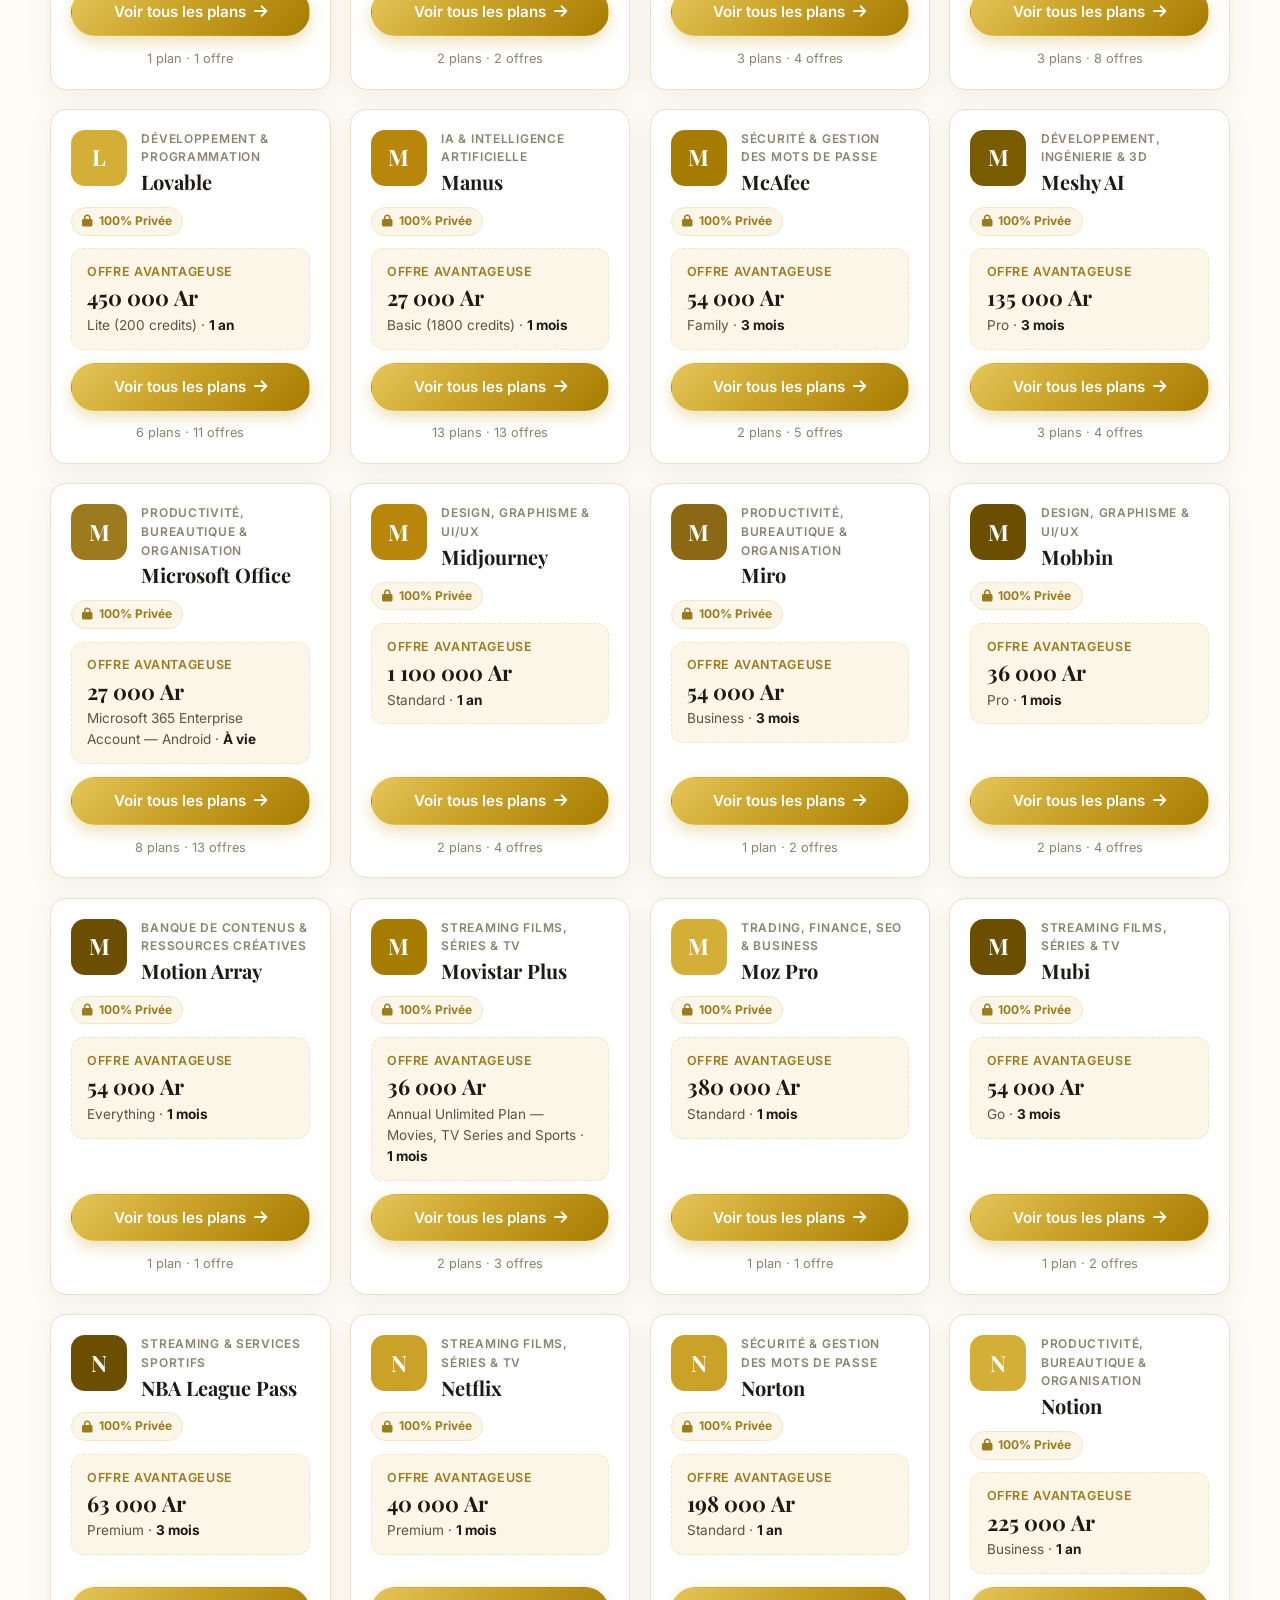
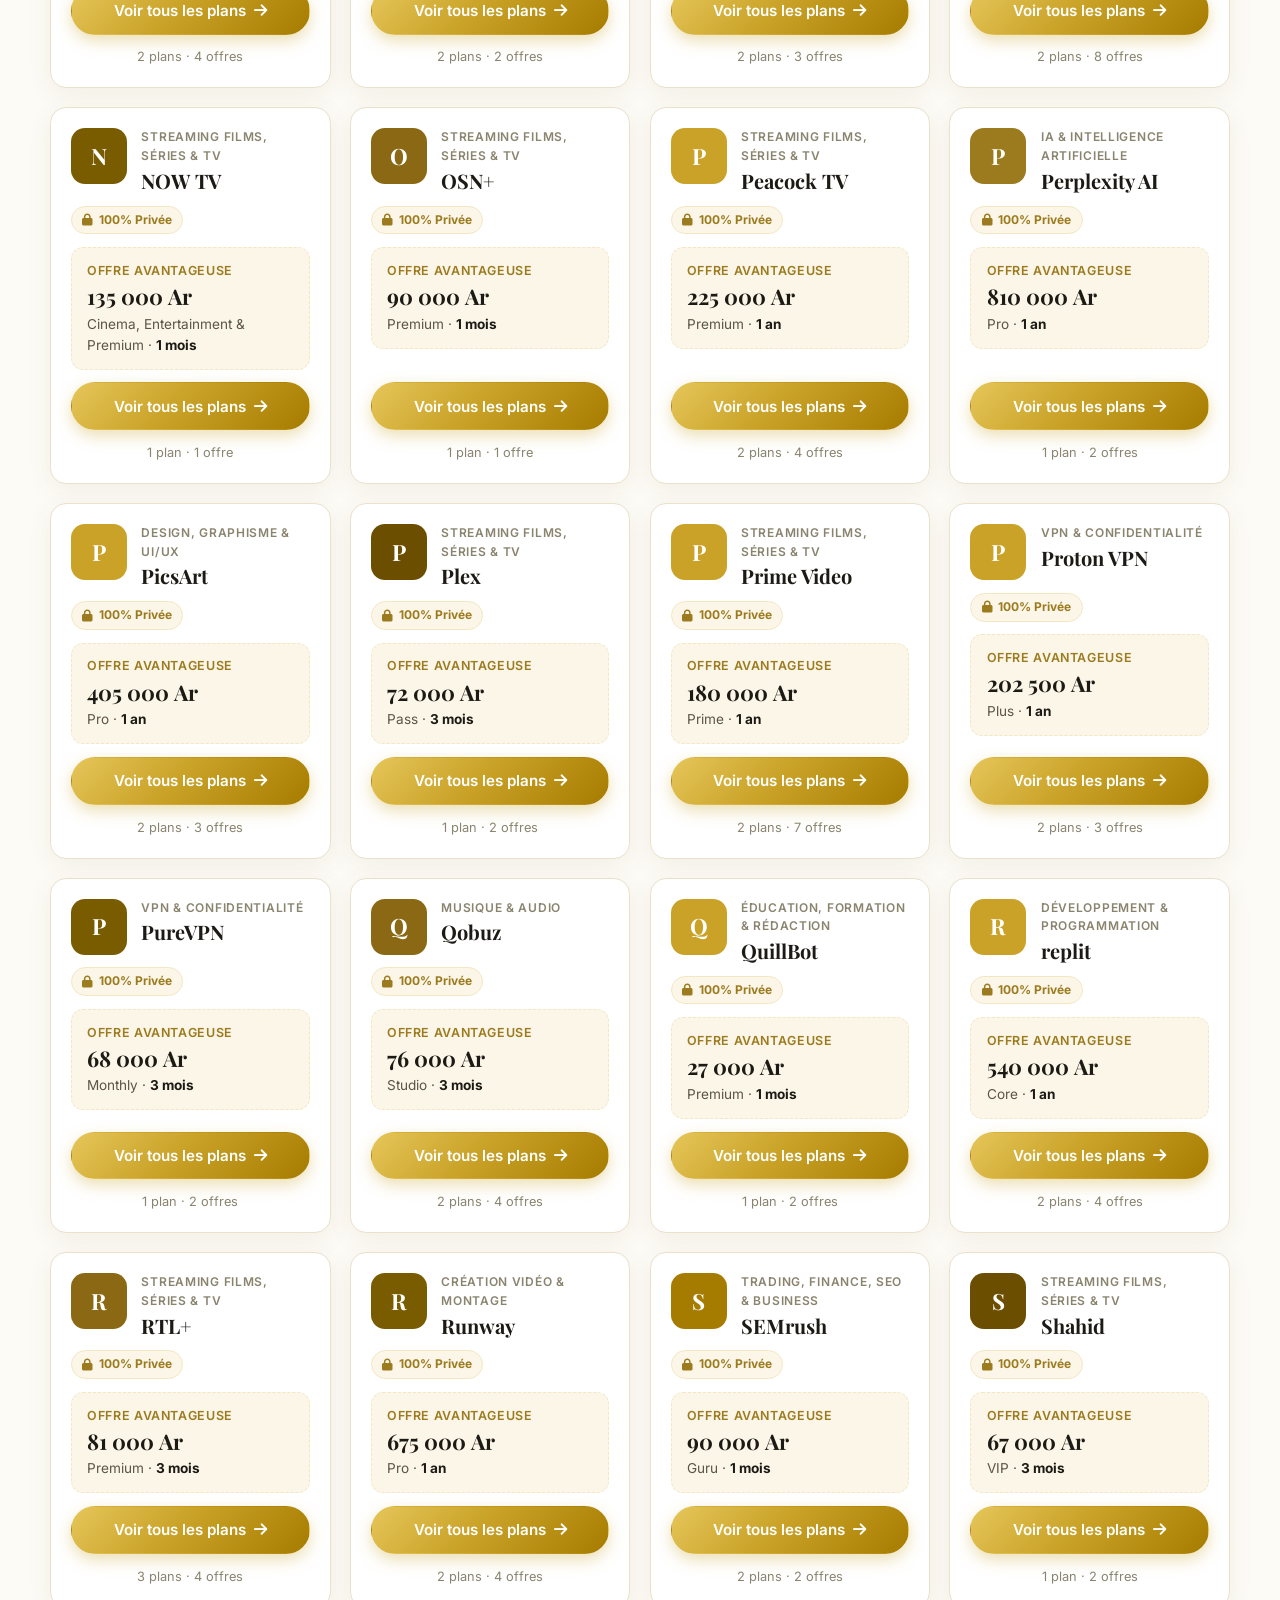
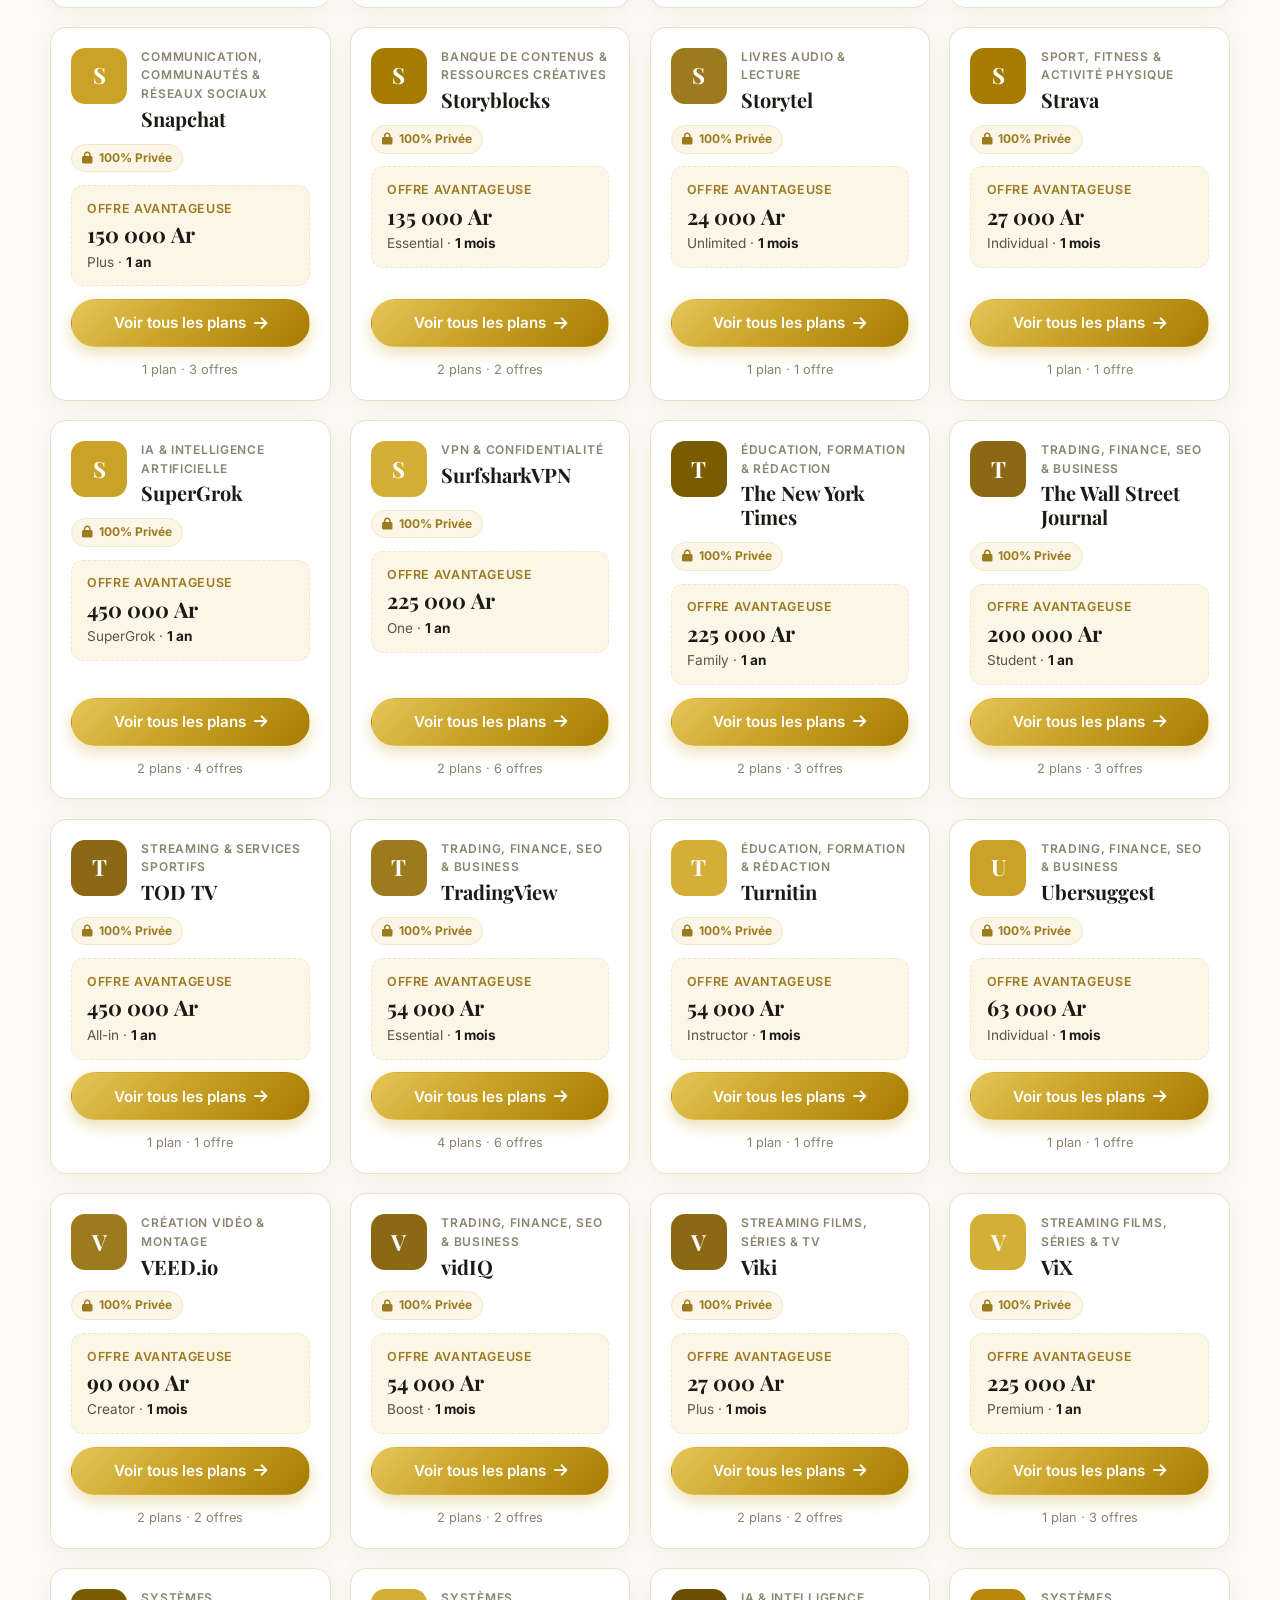
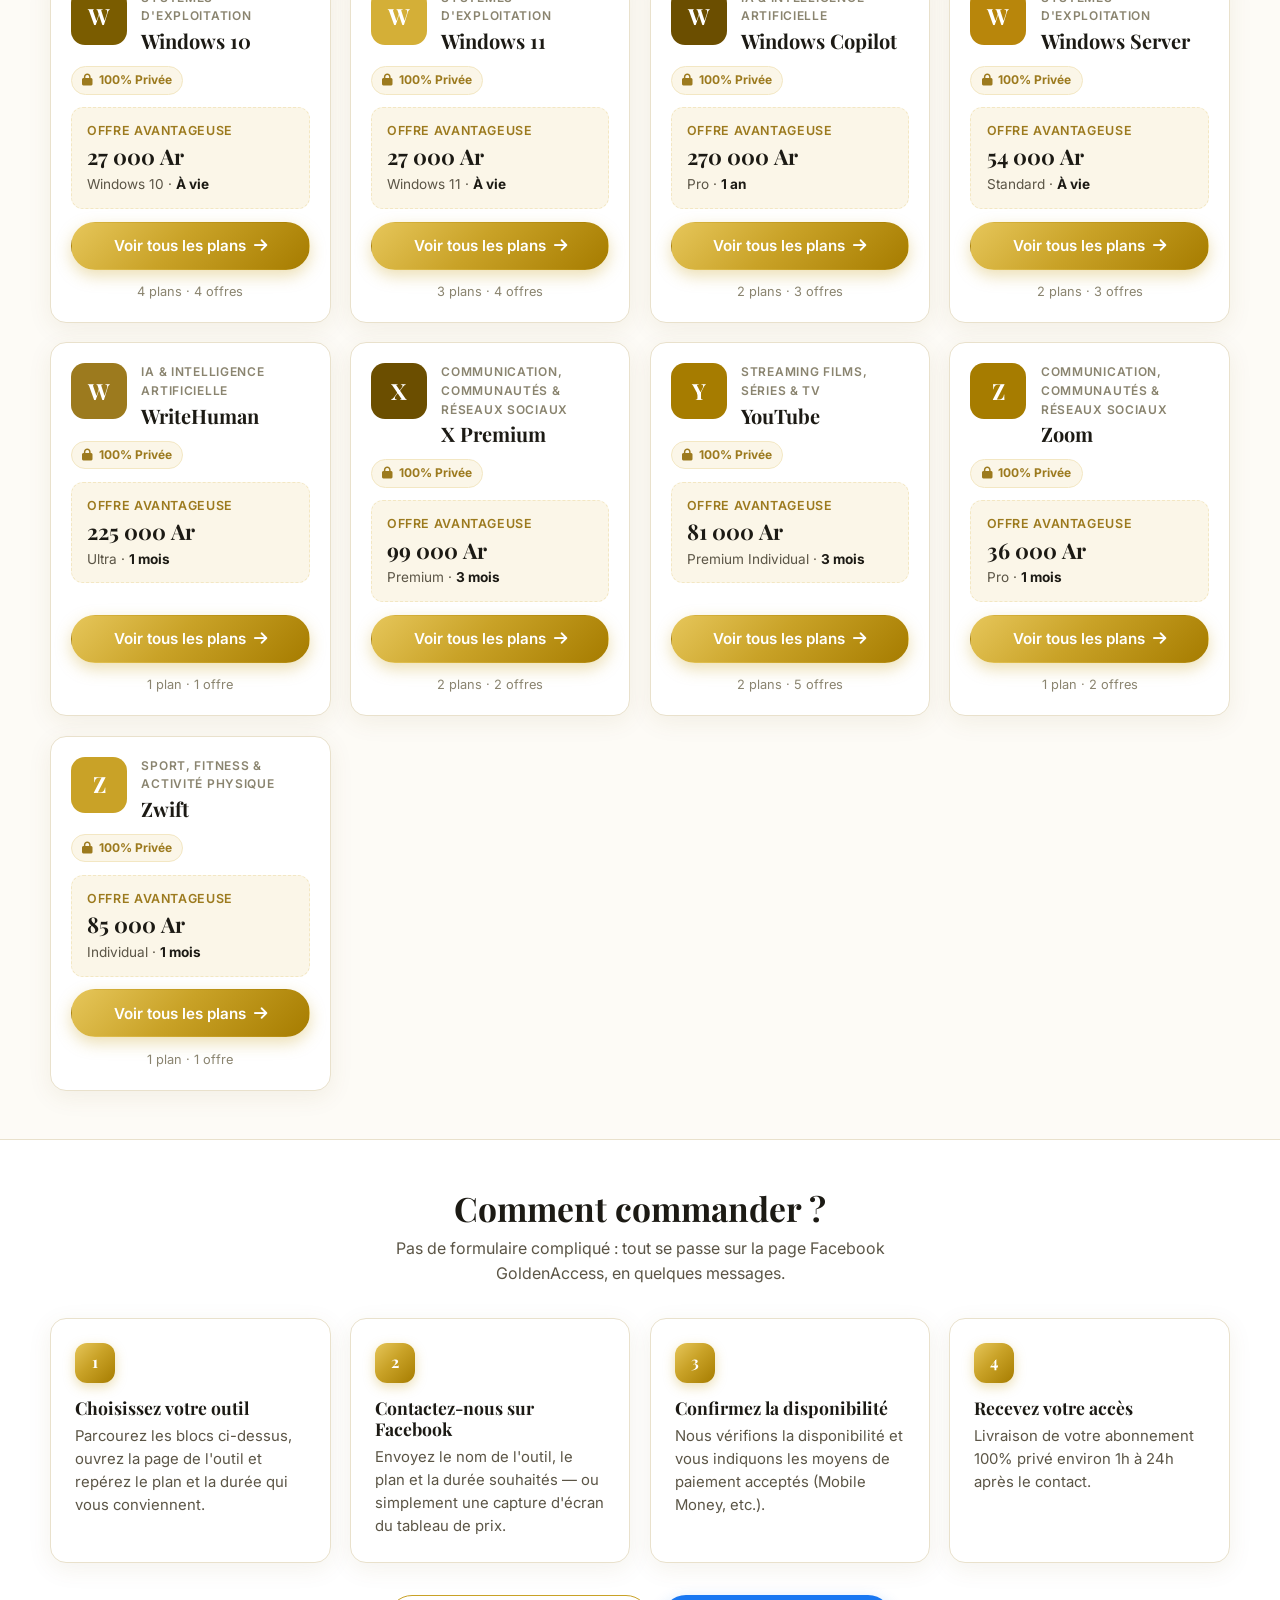
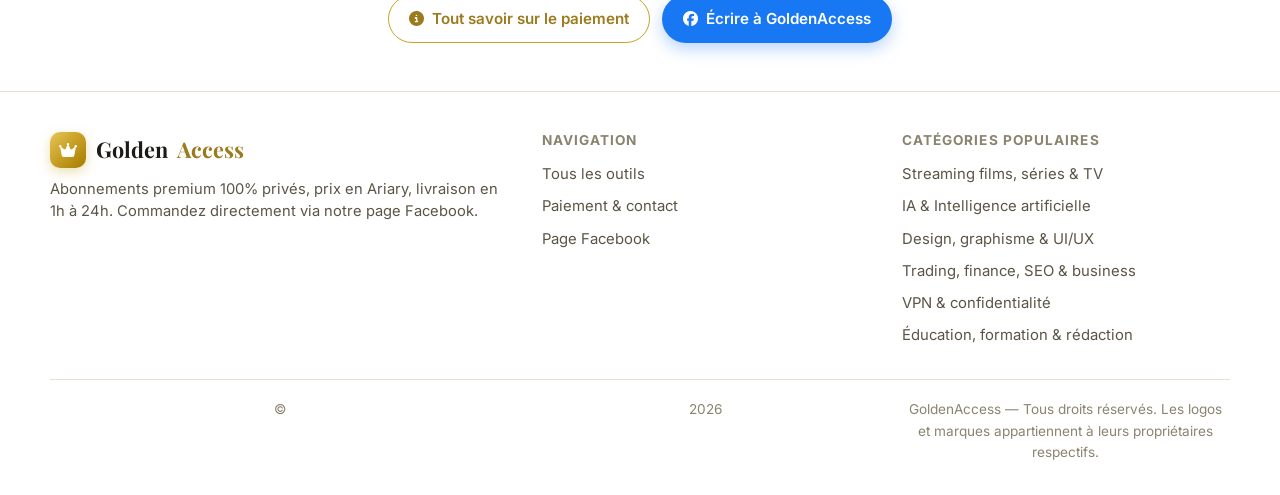
==== commit 1f667352: "Add responsive header search across site" ====
--- a/index.html
+++ b/index.html
@@ -13,6 +13,7 @@
   <link href="https://fonts.googleapis.com/css2?family=Inter:wght@400;500;600;700&family=Playfair+Display:wght@600;700&display=swap" rel="stylesheet">
   <link rel="stylesheet" href="https://cdn.jsdelivr.net/npm/@fortawesome/fontawesome-free@6.5.2/css/all.min.css">
   <link rel="stylesheet" href="css/style.css">
+  <link rel="stylesheet" href="css/nav-search.css">
 </head>
 <body>
   <header class="site-header">
@@ -24,6 +25,11 @@
       <nav class="main-nav" aria-label="Navigation principale">
         <a href="index.html" class="active">Outils</a>
         <a href="paiement.html">Paiement &amp; contact</a>
+        <form class="nav-search" role="search" action="index.html#tools-section" method="get">
+          <label class="visually-hidden" for="header-search">Rechercher un outil</label>
+          <input type="search" id="header-search" name="q" placeholder="Rechercher un outil…" autocomplete="off">
+          <button type="submit" aria-label="Lancer la recherche"><i class="fa-solid fa-magnifying-glass" aria-hidden="true"></i></button>
+        </form>
         <a href="https://www.facebook.com/profile.php?id=61594399318538" target="_blank" rel="noopener" class="btn btn-fb"><i class="fa-brands fa-facebook"></i> Commander</a>
       </nav>
     </div>
--- a/css/style.css
+++ b/css/style.css
@@ -13,6 +13,7 @@
   --bg: #FDFBF6;
   --card: #FFFFFF;
   --success: #2E7D32;
+  --danger: #D32F2F;
   --radius: 16px;
   --shadow: 0 6px 24px rgba(120, 95, 20, 0.08);
   --shadow-hover: 0 14px 34px rgba(120, 95, 20, 0.16);
@@ -164,6 +165,14 @@
   display: inline-flex; align-items: center; gap: .35rem; background: var(--gold-pale); color: var(--gold-dark);
   border: 1px solid var(--gold-light); padding: .25rem .65rem; border-radius: 999px; font-size: .75rem; font-weight: 700; width: fit-content;
 }
+
+/* Badge de rupture de stock et notes */
+.badge-out-of-stock {
+  display: inline-flex; align-items: center; gap: .35rem; background: #FFEBEE; color: var(--danger);
+  border: 1px solid #EF5350; padding: .3rem .7rem; border-radius: 999px; font-size: .7rem; font-weight: 700;
+  text-transform: uppercase; letter-spacing: .04em; width: fit-content;
+}
+
 .tool-offer { background: var(--gold-pale); border-radius: 12px; padding: .8rem .95rem; border: 1px dashed var(--gold-light); }
 .tool-offer-label { font-size: .78rem; color: var(--gold-dark); font-weight: 600; text-transform: uppercase; letter-spacing: .05em; }
 .tool-offer-price { font-size: 1.35rem; font-weight: 700; color: var(--ink); font-family: 'Playfair Display', serif; }
@@ -221,10 +230,13 @@
 .plan-table tbody tr:last-child td { border-bottom: 0; }
 .plan-table .sub-name { font-weight: 600; color: var(--ink); }
 .plan-table .sub-name small { display: block; color: var(--muted); font-weight: 400; font-size: .8rem; }
-.plan-table .price { font-weight: 700; color: var(--gold-dark); font-size: 1.05rem; white-space: nowrap; }
+.plan-table .price { font-weight: 700; color: var(--gold-dark); font-size: 1.05rem; white-space: nowrap; position: relative; }
 .plan-table .price.best { position: relative; }
 .plan-table .price .best-tag {
   display: block; font-size: .68rem; font-weight: 700; color: var(--success); text-transform: uppercase; letter-spacing: .04em; margin-top: .15rem;
+}
+.plan-table .price .out-of-stock-tag {
+  display: block; font-size: .68rem; font-weight: 700; color: var(--danger); text-transform: uppercase; letter-spacing: .04em; margin-top: .15rem;
 }
 
 /* Liste mobile (générée en parallèle du tableau) */
@@ -234,6 +246,7 @@
 .plan-list .dur { color: var(--ink-soft); font-weight: 500; }
 .plan-list .price { font-weight: 700; color: var(--gold-dark); }
 .plan-list .price .best-tag { display: inline-block; margin-left: .4rem; font-size: .68rem; color: var(--success); font-weight: 700; text-transform: uppercase; }
+.plan-list .price .out-of-stock-tag { display: inline-block; margin-left: .4rem; font-size: .68rem; color: var(--danger); font-weight: 700; text-transform: uppercase; }
 .plan-list-sub { padding: .8rem 1.25rem; font-size: .85rem; color: var(--muted); background: #fff; border-bottom: 1px solid var(--line); }
 .plan-list-sub strong { color: var(--ink); }
 
@@ -252,12 +265,12 @@
 .page-head p { color: var(--ink-soft); max-width: 62ch; margin: 0 auto; font-size: 1.05rem; }
 .info-grid { display: grid; grid-template-columns: repeat(auto-fit, minmax(280px, 1fr)); gap: 1.2rem; margin: 2rem 0; }
 .info-card { background: #fff; border: 1px solid var(--line); border-radius: var(--radius); padding: 1.6rem; box-shadow: var(--shadow); }
-.info-card .icon { width: 48px; height: 48px; border-radius: 14px; background: var(--gold-pale); color: var(--gold-dark); display: grid; place-items: center; font-size: 1.3rem; margin-bottom: 1rem; border: 1px solid var(--gold-light); }
+.info-card .icon { width: 48px; height: 48px; border-radius: 14px; background: var(--gold-pale); color: var(--gold-dark); display: grid; place-items: center; font-size: 1.3rem; margin-bottom: 1rem; }
 .info-card h2 { font-size: 1.2rem; margin-bottom: .5rem; }
 .info-card p, .info-card li { color: var(--ink-soft); font-size: .95rem; }
 .info-card ul { padding-left: 1.2rem; margin: .5rem 0 0; }
 .info-card ul li { margin-bottom: .3rem; }
-.message-example { background: var(--gold-pale); border-left: 3px solid var(--gold); border-radius: 0 12px 12px 0; padding: 1rem 1.2rem; font-size: .92rem; color: var(--ink-soft); margin-top: 1rem; font-style: italic; }
+.message-example { background: var(--gold-pale); border-left: 3px solid var(--gold); border-radius: 0 12px 12px 0; padding: 1rem 1.2rem; font-size: .92rem; color: var(--ink-soft); margin-top: 1rem; }
 .message-example strong { color: var(--ink); font-style: normal; }
 .fb-cta { text-align: center; background: #fff; border: 1px solid var(--line); border-radius: 20px; padding: 2.5rem 1.5rem; box-shadow: var(--shadow); margin-bottom: 3rem; }
 .fb-cta h2 { font-size: 1.6rem; margin-bottom: .6rem; }
--- a/css/nav-search.css
+++ b/css/nav-search.css
@@ -0,0 +1,61 @@
+.nav-search {
+  display: flex;
+  align-items: center;
+  min-width: 0;
+  margin-left: .35rem;
+  overflow: hidden;
+  background: #fff;
+  border: 1px solid var(--line);
+  border-radius: 999px;
+  box-shadow: var(--shadow);
+  transition: border-color .15s, box-shadow .15s;
+}
+
+.nav-search:focus-within {
+  border-color: var(--gold);
+  box-shadow: 0 0 0 3px rgba(201, 162, 39, .18);
+}
+
+.nav-search input {
+  width: clamp(8rem, 15vw, 12rem);
+  min-width: 0;
+  padding: .55rem .8rem .55rem 1rem;
+  border: 0;
+  outline: 0;
+  background: transparent;
+  color: var(--ink);
+  font: inherit;
+  font-size: .88rem;
+}
+
+.nav-search input::placeholder { color: var(--muted); }
+
+.nav-search button {
+  display: grid;
+  flex: 0 0 38px;
+  place-items: center;
+  width: 38px;
+  height: 38px;
+  border: 0;
+  background: var(--gold-pale);
+  color: var(--gold-dark);
+  cursor: pointer;
+}
+
+.nav-search button:hover { background: var(--gold-light); }
+.nav-search button:focus-visible { outline: 2px solid var(--gold-dark); outline-offset: -3px; }
+
+@media (max-width: 640px) {
+  .site-header .container { height: auto; padding: .7rem 0; flex-wrap: wrap; }
+  .main-nav {
+    display: grid;
+    width: 100%;
+    grid-template-columns: minmax(0, 1fr) minmax(0, 1fr);
+    gap: .4rem;
+  }
+  .main-nav > a:not(.btn) { display: flex; align-items: center; justify-content: center; }
+  .main-nav a { padding: .45rem .5rem; font-size: .9rem; }
+  .main-nav .nav-search { width: 100%; margin: 0; }
+  .nav-search input { width: 100%; padding: .55rem .55rem .55rem .8rem; }
+  .main-nav .btn { width: 100%; margin: 0; padding: .5rem .55rem; }
+}
